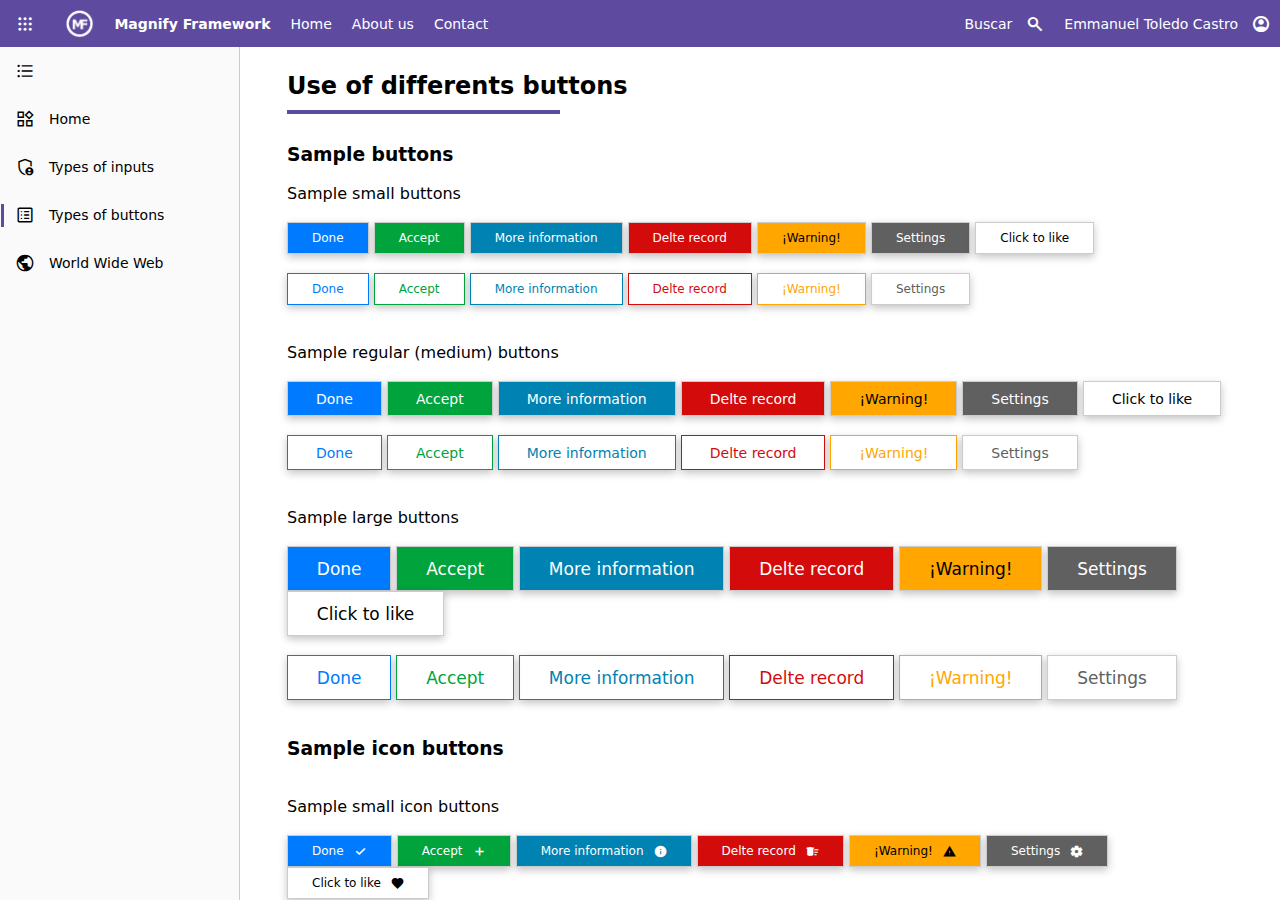
==== pages/buttons.html @ 5e42d899 "Initial commit with first version of framework" ====
<!DOCTYPE html>
<html lang="es">

<head>
    <meta charset="UTF-8">
    <meta http-equiv="X-UA-Compatible" content="IE=edge">
    <meta name="viewport" content="width=device-width, initial-scale=1.0">
    <link rel="stylesheet" href=".././css/main.css" />
    <link rel="stylesheet" href=".././css/header-menu.css" />
    <link rel="stylesheet" href=".././css/navbar-menu.css" />
    <link rel="stylesheet" href=".././css/layout.css" />
    <link rel="stylesheet" href=".././css/form.css" />
    <link rel="stylesheet" href=".././css/button.css" />
    <link rel="stylesheet" href=".././css/table.css" />
    <!-- <link rel="stylesheet" href="https://fonts.googleapis.com/icon?family=Material+Icons"> -->
    <!-- <link rel="stylesheet" href="https://fonts.googleapis.com/css2?family=Material+Symbols+Outlined:opsz,wght,FILL,GRAD@20..48,100..700,0..1,-50..200" /> -->
    <link rel="stylesheet" href=".././lib/google-symbols/main.css" />
    <script src=".././utils/jquery/main.js"></script>
    <script src=".././js/variables.js"></script>
    <script src=".././js/main.js"></script>
    <script src=".././js/navbar-menu.js"></script>
    <script src=".././js/header-menu.js"></script>
    <title>Design maker</title>
</head>

<body>
    <div class="root">
        <div class="header-menu-container">
            <div class="menu-item-container apps-icon-container">
                <div class="header-icon-item-container flex align-justify-content-center">
                    <span class="icon-item material-symbols-outlined">
                        apps
                    </span>
                </div>
            </div>
            <div class="menu-item-container">
                <div class="menu-item">
                    <div class="menu-logo-container">
                        <img class="logo" alt="Image not found" src=".././utils/img/magnify-framework.png" />
                    </div>
                    <span class="separator-sm"></span>
                    <p><strong>Magnify Framework</strong></p>
                </div>
            </div>
            <div class="header-menu">
                <div id="principal-header-collapse" class="header-collapse hidden-scroll">
                    <div class="menu left">
                        <div class="menu-item-container">
                            <div class="menu-item darken-hover">
                                <a href="#">Home</a>
                            </div>
                        </div>
                        <div class="menu-item-container">
                            <div class="menu-item darken-hover">
                                <a href="#">About us</a>
                            </div>
                        </div>
                        <div class="menu-item-container">
                            <div class="menu-item darken-hover">
                                <a href="#">Contact</a>
                            </div>
                        </div>
                    </div>
                    <div class="menu right">
                        <div class="menu-item-container">
                            <div class="menu-item">
                                <p>Buscar</p>
                                <span class="icon-item right material-symbols-outlined" style="font-variation-settings: 'FILL' 0, 'wght' 700, 'GRAD' 0, 'opsz' 40">
                                    search
                                </span>
                            </div>
                        </div>
                        <div class="menu-item-container">
                            <div class="menu-item">
                                <p>Emmanuel Toledo Castro</p>
                                <span class="icon-item right material-symbols-outlined"
                                    style="font-variation-settings: 'FILL' 1, 'wght' 700, 'GRAD' 0, 'opsz' 40">
                                    account_circle
                                </span>
                            </div>
                        </div>
                    </div>
                </div>
            </div>
            <div class="header-collapse-toggler" to="principal-header-collapse">
                <span class="icon-item material-symbols-outlined">
                    menu
                </span>
            </div>
        </div>

        
        <div class="main">
            <div id="left-navbar-container" class="side-navbar-container">
                <div class="main-content-container light-scroll">
                    <div class="navbar-item-container">
                        <div class="navbar-item" action="collapse-navbar" to="left-navbar-container">
                            <span class="icon-item material-symbols-outlined">
                                format_list_bulleted
                            </span>
                        </div>
                    </div>
                    <div class="navbar-item-container inline-indicator darken-hover">
                        <span class="navbar-item-indicator"></span>
                        <div class="navbar-item" action="hyperlink-navbar">
                            <span class="icon-item material-symbols-outlined">
                                widgets
                            </span>
                            <a href="./../index.html" class="navbar-item-link">
                                Home
                            </a>
                        </div>
                    </div>
                    <div class="navbar-item-container inline-indicator">
                        <span class="navbar-item-indicator"></span>
                        <div class="navbar-item" action="hyperlink-navbar">
                            <span class="icon-item material-symbols-outlined">
                                admin_panel_settings
                            </span>
                            <a href="./inputs.html" class="navbar-item-link">
                                Types of inputs
                            </a>
                        </div>
                    </div>
                    <div class="navbar-item-container inline-indicator darken-hover active">
                        <span class="navbar-item-indicator"></span>
                        <div class="navbar-item" action="hyperlink-navbar">
                            <span class="icon-item material-symbols-outlined">
                                list_alt
                            </span>
                            <a href="./buttons.html" class="navbar-item-link">
                                Types of buttons
                            </a>
                        </div>
                    </div>
                    <div class="navbar-item-container inline-indicator darken-hover">
                        <span class="navbar-item-indicator"></span>
                        <div class="navbar-item" action="hyperlink-navbar">
                            <span class="icon-item material-symbols-outlined">
                                public
                            </span>
                            <a href="#" class="navbar-item-link">
                                World Wide Web
                            </a>
                        </div>
                    </div>
                </div>
            </div>
            <div class="main-content-container light-scroll">
                <main class="main-container">
                    <div class="container">
                        <div class="title-container">
                            <div class="title-item">
                                <h2>Use of differents buttons</h2>
                                <div class="title-bottom-line-indicator"></div>
                            </div>
                        </div>
                        <h3>Sample buttons</h3>
                        <br />
                        <p>Sample small buttons</p>
                        <br />
                        <div>
                            <div class="control-button-container">
                                <button class="control-button button-primary button-sm">
                                    Done
                                </button>
                            </div>
                            <div class="control-button-container">
                                <button class="control-button button-success button-sm">
                                    Accept
                                </button>
                            </div>
                            <div class="control-button-container">
                                <button class="control-button button-info button-sm">
                                    More information
                                </button>
                            </div>
                            <div class="control-button-container">
                                <button class="control-button button-danger button-sm">
                                    Delte record
                                </button>
                            </div>
                            <div class="control-button-container">
                                <button class="control-button button-warning button-sm">
                                    ¡Warning!
                                </button>
                            </div>
                            <div class="control-button-container">
                                <button class="control-button button-secondary button-sm">
                                    Settings
                                </button>
                            </div>
                            <div class="control-button-container">
                                <button class="control-button button-sm">
                                    Click to like
                                </button>
                            </div>
                        </div>
                        <br />
                        <div>
                            <div class="control-button-container">
                                <button class="control-button button-primary-outline button-sm">
                                    Done
                                </button>
                            </div>
                            <div class="control-button-container">
                                <button class="control-button button-success-outline button-sm">
                                    Accept
                                </button>
                            </div>
                            <div class="control-button-container">
                                <button class="control-button button-info-outline button-sm">
                                    More information
                                </button>
                            </div>
                            <div class="control-button-container">
                                <button class="control-button button-danger-outline button-sm">
                                    Delte record
                                </button>
                            </div>
                            <div class="control-button-container">
                                <button class="control-button button-warning-outline button-sm">
                                    ¡Warning!
                                </button>
                            </div>
                            <div class="control-button-container">
                                <button class="control-button button-secondary-outline button-sm">
                                    Settings
                                </button>
                            </div>
                        </div>
                        <br />
                        <br />
                        <p>Sample regular (medium) buttons</p>
                        <br />
                        <div>
                            <div class="control-button-container">
                                <button class="control-button button-primary">
                                    Done
                                </button>
                            </div>
                            <div class="control-button-container">
                                <button class="control-button button-success">
                                    Accept
                                </button>
                            </div>
                            <div class="control-button-container">
                                <button class="control-button button-info">
                                    More information
                                </button>
                            </div>
                            <div class="control-button-container">
                                <button class="control-button button-danger">
                                    Delte record
                                </button>
                            </div>
                            <div class="control-button-container">
                                <button class="control-button button-warning">
                                    ¡Warning!
                                </button>
                            </div>
                            <div class="control-button-container">
                                <button class="control-button button-secondary">
                                    Settings
                                </button>
                            </div>
                            <div class="control-button-container">
                                <button class="control-button">
                                    Click to like
                                </button>
                            </div>
                        </div>
                        <br />
                        <div>
                            <div class="control-button-container">
                                <button class="control-button button-primary-outline">
                                    Done
                                </button>
                            </div>
                            <div class="control-button-container">
                                <button class="control-button button-success-outline">
                                    Accept
                                </button>
                            </div>
                            <div class="control-button-container">
                                <button class="control-button button-info-outline">
                                    More information
                                </button>
                            </div>
                            <div class="control-button-container">
                                <button class="control-button button-danger-outline">
                                    Delte record
                                </button>
                            </div>
                            <div class="control-button-container">
                                <button class="control-button button-warning-outline">
                                    ¡Warning!
                                </button>
                            </div>
                            <div class="control-button-container">
                                <button class="control-button button-secondary-outline">
                                    Settings
                                </button>
                            </div>
                        </div>
                        <br />
                        <br />
                        <p>Sample large buttons</p>
                        <br />
                        <div>
                            <div class="control-button-container">
                                <button class="control-button button-primary button-lg">
                                    Done
                                </button>
                            </div>
                            <div class="control-button-container">
                                <button class="control-button button-success button-lg">
                                    Accept
                                </button>
                            </div>
                            <div class="control-button-container">
                                <button class="control-button button-info button-lg">
                                    More information
                                </button>
                            </div>
                            <div class="control-button-container">
                                <button class="control-button button-danger button-lg">
                                    Delte record
                                </button>
                            </div>
                            <div class="control-button-container">
                                <button class="control-button button-warning button-lg">
                                    ¡Warning!
                                </button>
                            </div>
                            <div class="control-button-container">
                                <button class="control-button button-secondary button-lg">
                                    Settings
                                </button>
                            </div>
                            <div class="control-button-container">
                                <button class="control-button button-lg">
                                    Click to like
                                </button>
                            </div>
                        </div>
                        <br />
                        <div>
                            <div class="control-button-container">
                                <button class="control-button button-primary-outline button-lg">
                                    Done
                                </button>
                            </div>
                            <div class="control-button-container">
                                <button class="control-button button-success-outline button-lg">
                                    Accept
                                </button>
                            </div>
                            <div class="control-button-container">
                                <button class="control-button button-info-outline button-lg">
                                    More information
                                </button>
                            </div>
                            <div class="control-button-container">
                                <button class="control-button button-danger-outline button-lg">
                                    Delte record
                                </button>
                            </div>
                            <div class="control-button-container">
                                <button class="control-button button-warning-outline button-lg">
                                    ¡Warning!
                                </button>
                            </div>
                            <div class="control-button-container">
                                <button class="control-button button-secondary-outline button-lg">
                                    Settings
                                </button>
                            </div>
                        </div>
                        <br />
                        <br />
                        <h3>Sample icon buttons</h3>
                        <br />
                        <br />
                        <p>Sample small icon buttons</p>
                        <br />
                        <div>
                            <!-- Right icons -->
                            <div>
                                <div class="control-button-container">
                                    <button class="control-button button-primary button-sm">
                                        Done
                                        <span class="icon-item left material-symbols-outlined"
                                            style="font-variation-settings: 'FILL' 1, 'wght' 700, 'GRAD' 0, 'opsz' 40">
                                            done
                                        </span>
                                    </button>
                                </div>
                                <div class="control-button-container">
                                    <button class="control-button button-success button-sm">
                                        Accept
                                        <span class="icon-item left material-symbols-outlined"
                                            style="font-variation-settings: 'FILL' 1, 'wght' 700, 'GRAD' 0, 'opsz' 40">
                                            add
                                        </span>
                                    </button>
                                </div>
                                <div class="control-button-container">
                                    <button class="control-button button-info button-sm">
                                        More information
                                        <span class="icon-item left material-symbols-outlined"
                                            style="font-variation-settings: 'FILL' 1, 'wght' 700, 'GRAD' 0, 'opsz' 40">
                                            info
                                        </span>
                                    </button>
                                </div>
                                <div class="control-button-container">
                                    <button class="control-button button-danger button-sm">
                                        Delte record
                                        <span class="icon-item left material-symbols-outlined"
                                            style="font-variation-settings: 'FILL' 1, 'wght' 700, 'GRAD' 0, 'opsz' 40">
                                            delete_sweep
                                        </span>
                                    </button>
                                </div>
                                <div class="control-button-container">
                                    <button class="control-button button-warning button-sm">
                                        ¡Warning!
                                        <span class="icon-item left material-symbols-outlined"
                                            style="font-variation-settings: 'FILL' 1, 'wght' 700, 'GRAD' 0, 'opsz' 40">
                                            warning
                                        </span>
                                    </button>
                                </div>
                                <div class="control-button-container">
                                    <button class="control-button button-secondary button-sm">
                                        Settings
                                        <span class="icon-item left material-symbols-outlined"
                                            style="font-variation-settings: 'FILL' 1, 'wght' 700, 'GRAD' 0, 'opsz' 40">
                                            settings
                                        </span>
                                    </button>
                                </div>
                                <div class="control-button-container">
                                    <button class="control-button button-sm">
                                        Click to like
                                        <span class="icon-item left material-symbols-outlined"
                                            style="font-variation-settings: 'FILL' 1, 'wght' 700, 'GRAD' 0, 'opsz' 40">
                                            favorite
                                        </span>
                                    </button>
                                </div>
                            </div>
                            <br /> <!-- Left icons -->
                            <div>
                                <div class="control-button-container">
                                    <button class="control-button button-primary button-sm">
                                        <span class="icon-item right material-symbols-outlined"
                                            style="font-variation-settings: 'FILL' 1, 'wght' 700, 'GRAD' 0, 'opsz' 40">
                                            done
                                        </span>
                                        Done
                                    </button>
                                </div>
                                <div class="control-button-container">
                                    <button class="control-button button-success button-sm">
                                        <span class="icon-item right material-symbols-outlined"
                                            style="font-variation-settings: 'FILL' 1, 'wght' 700, 'GRAD' 0, 'opsz' 40">
                                            add
                                        </span>
                                        Accept
                                    </button>
                                </div>
                                <div class="control-button-container">
                                    <button class="control-button button-info button-sm">
                                        <span class="icon-item right material-symbols-outlined"
                                            style="font-variation-settings: 'FILL' 1, 'wght' 700, 'GRAD' 0, 'opsz' 40">
                                            info
                                        </span>
                                        More information
                                    </button>
                                </div>
                                <div class="control-button-container">
                                    <button class="control-button button-danger button-sm">
                                        <span class="icon-item right material-symbols-outlined"
                                            style="font-variation-settings: 'FILL' 1, 'wght' 700, 'GRAD' 0, 'opsz' 40">
                                            delete_sweep
                                        </span>
                                        Delte record
                                    </button>
                                </div>
                                <div class="control-button-container">
                                    <button class="control-button button-warning button-sm">
                                        <span class="icon-item right material-symbols-outlined"
                                            style="font-variation-settings: 'FILL' 1, 'wght' 700, 'GRAD' 0, 'opsz' 40">
                                            warning
                                        </span>
                                        ¡Warning!
                                    </button>
                                </div>
                                <div class="control-button-container">
                                    <button class="control-button button-secondary button-sm">
                                        <span class="icon-item right material-symbols-outlined"
                                            style="font-variation-settings: 'FILL' 1, 'wght' 700, 'GRAD' 0, 'opsz' 40">
                                            settings
                                        </span>
                                        Settings
                                    </button>
                                </div>
                                <div class="control-button-container">
                                    <button class="control-button button-sm">
                                        <span class="icon-item right material-symbols-outlined"
                                            style="font-variation-settings: 'FILL' 1, 'wght' 700, 'GRAD' 0, 'opsz' 40">
                                            favorite
                                        </span>
                                        Click to like
                                    </button>
                                </div>
                            </div>
                        </div>
                        <br />
                        <div>
                            <!-- Right icons -->
                            <div>
                                <div class="control-button-container">
                                    <button class="control-button button-primary-outline button-sm">
                                        Done
                                        <span class="icon-item left material-symbols-outlined"
                                            style="font-variation-settings: 'FILL' 1, 'wght' 700, 'GRAD' 0, 'opsz' 40">
                                            done
                                        </span>
                                    </button>
                                </div>
                                <div class="control-button-container">
                                    <button class="control-button button-success-outline button-sm">
                                        Accept
                                        <span class="icon-item left material-symbols-outlined"
                                            style="font-variation-settings: 'FILL' 1, 'wght' 700, 'GRAD' 0, 'opsz' 40">
                                            add
                                        </span>
                                    </button>
                                </div>
                                <div class="control-button-container">
                                    <button class="control-button button-info-outline button-sm">
                                        More information
                                        <span class="icon-item left material-symbols-outlined"
                                            style="font-variation-settings: 'FILL' 1, 'wght' 700, 'GRAD' 0, 'opsz' 40">
                                            info
                                        </span>
                                    </button>
                                </div>
                                <div class="control-button-container">
                                    <button class="control-button button-danger-outline button-sm">
                                        Delte record
                                        <span class="icon-item left material-symbols-outlined"
                                            style="font-variation-settings: 'FILL' 1, 'wght' 700, 'GRAD' 0, 'opsz' 40">
                                            delete_sweep
                                        </span>
                                    </button>
                                </div>
                                <div class="control-button-container">
                                    <button class="control-button button-warning-outline button-sm">
                                        ¡Warning!
                                        <span class="icon-item left material-symbols-outlined"
                                            style="font-variation-settings: 'FILL' 1, 'wght' 700, 'GRAD' 0, 'opsz' 40">
                                            warning
                                        </span>
                                    </button>
                                </div>
                                <div class="control-button-container">
                                    <button class="control-button button-secondary-outline button-sm">
                                        Settings
                                        <span class="icon-item left material-symbols-outlined"
                                            style="font-variation-settings: 'FILL' 1, 'wght' 700, 'GRAD' 0, 'opsz' 40">
                                            settings
                                        </span>
                                    </button>
                                </div>
                            </div>
                            <br /> <!-- Left icons -->
                            <div>
                                <div class="control-button-container">
                                    <button class="control-button button-primary-outline button-sm">
                                        <span class="icon-item right material-symbols-outlined"
                                            style="font-variation-settings: 'FILL' 1, 'wght' 700, 'GRAD' 0, 'opsz' 40">
                                            done
                                        </span>
                                        Done
                                    </button>
                                </div>
                                <div class="control-button-container">
                                    <button class="control-button button-success-outline button-sm">
                                        <span class="icon-item right material-symbols-outlined"
                                            style="font-variation-settings: 'FILL' 1, 'wght' 700, 'GRAD' 0, 'opsz' 40">
                                            add
                                        </span>
                                        Accept
                                    </button>
                                </div>
                                <div class="control-button-container">
                                    <button class="control-button button-info-outline button-sm">
                                        <span class="icon-item right material-symbols-outlined"
                                            style="font-variation-settings: 'FILL' 1, 'wght' 700, 'GRAD' 0, 'opsz' 40">
                                            info
                                        </span>
                                        More information
                                    </button>
                                </div>
                                <div class="control-button-container">
                                    <button class="control-button button-danger-outline button-sm">
                                        <span class="icon-item right material-symbols-outlined"
                                            style="font-variation-settings: 'FILL' 1, 'wght' 700, 'GRAD' 0, 'opsz' 40">
                                            delete_sweep
                                        </span>
                                        Delte record
                                    </button>
                                </div>
                                <div class="control-button-container">
                                    <button class="control-button button-warning-outline button-sm">
                                        <span class="icon-item right material-symbols-outlined"
                                            style="font-variation-settings: 'FILL' 1, 'wght' 700, 'GRAD' 0, 'opsz' 40">
                                            warning
                                        </span>
                                        ¡Warning!
                                    </button>
                                </div>
                                <div class="control-button-container">
                                    <button class="control-button button-secondary-outline button-sm">
                                        <span class="icon-item right material-symbols-outlined"
                                            style="font-variation-settings: 'FILL' 1, 'wght' 700, 'GRAD' 0, 'opsz' 40">
                                            settings
                                        </span>
                                        Settings
                                    </button>
                                </div>
                            </div>
                        </div>
                        <br />
                        <br />
                        <p>Sample regular (medium) buttons</p>
                        <br />
                        <div>
                            <!-- Right icons -->
                            <div>
                                <div class="control-button-container">
                                    <button class="control-button button-primary">
                                        Done
                                        <span class="icon-item left material-symbols-outlined"
                                            style="font-variation-settings: 'FILL' 1, 'wght' 700, 'GRAD' 0, 'opsz' 40">
                                            done
                                        </span>
                                    </button>
                                </div>
                                <div class="control-button-container">
                                    <button class="control-button button-success">
                                        Accept
                                        <span class="icon-item left material-symbols-outlined"
                                            style="font-variation-settings: 'FILL' 1, 'wght' 700, 'GRAD' 0, 'opsz' 40">
                                            add
                                        </span>
                                    </button>
                                </div>
                                <div class="control-button-container">
                                    <button class="control-button button-info">
                                        More information
                                        <span class="icon-item left material-symbols-outlined"
                                            style="font-variation-settings: 'FILL' 1, 'wght' 700, 'GRAD' 0, 'opsz' 40">
                                            info
                                        </span>
                                    </button>
                                </div>
                                <div class="control-button-container">
                                    <button class="control-button button-danger">
                                        Delte record
                                        <span class="icon-item left material-symbols-outlined"
                                            style="font-variation-settings: 'FILL' 1, 'wght' 700, 'GRAD' 0, 'opsz' 40">
                                            delete_sweep
                                        </span>
                                    </button>
                                </div>
                                <div class="control-button-container">
                                    <button class="control-button button-warning">
                                        ¡Warning!
                                        <span class="icon-item left material-symbols-outlined"
                                            style="font-variation-settings: 'FILL' 1, 'wght' 700, 'GRAD' 0, 'opsz' 40">
                                            warning
                                        </span>
                                    </button>
                                </div>
                                <div class="control-button-container">
                                    <button class="control-button button-secondary">
                                        Settings
                                        <span class="icon-item left material-symbols-outlined"
                                            style="font-variation-settings: 'FILL' 1, 'wght' 700, 'GRAD' 0, 'opsz' 40">
                                            settings
                                        </span>
                                    </button>
                                </div>
                                <div class="control-button-container">
                                    <button class="control-button">
                                        Click to like
                                        <span class="icon-item left material-symbols-outlined"
                                            style="font-variation-settings: 'FILL' 1, 'wght' 700, 'GRAD' 0, 'opsz' 40">
                                            favorite
                                        </span>
                                    </button>
                                </div>
                            </div>
                            <br /> <!-- Left icons -->
                            <div>
                                <div class="control-button-container">
                                    <button class="control-button button-primary">
                                        <span class="icon-item right material-symbols-outlined"
                                            style="font-variation-settings: 'FILL' 1, 'wght' 700, 'GRAD' 0, 'opsz' 40">
                                            done
                                        </span>
                                        Done
                                    </button>
                                </div>
                                <div class="control-button-container">
                                    <button class="control-button button-success">
                                        <span class="icon-item right material-symbols-outlined"
                                            style="font-variation-settings: 'FILL' 1, 'wght' 700, 'GRAD' 0, 'opsz' 40">
                                            add
                                        </span>
                                        Accept
                                    </button>
                                </div>
                                <div class="control-button-container">
                                    <button class="control-button button-info">
                                        <span class="icon-item right material-symbols-outlined"
                                            style="font-variation-settings: 'FILL' 1, 'wght' 700, 'GRAD' 0, 'opsz' 40">
                                            info
                                        </span>
                                        More information
                                    </button>
                                </div>
                                <div class="control-button-container">
                                    <button class="control-button button-danger">
                                        <span class="icon-item right material-symbols-outlined"
                                            style="font-variation-settings: 'FILL' 1, 'wght' 700, 'GRAD' 0, 'opsz' 40">
                                            delete_sweep
                                        </span>
                                        Delte record
                                    </button>
                                </div>
                                <div class="control-button-container">
                                    <button class="control-button button-warning">
                                        <span class="icon-item right material-symbols-outlined"
                                            style="font-variation-settings: 'FILL' 1, 'wght' 700, 'GRAD' 0, 'opsz' 40">
                                            warning
                                        </span>
                                        ¡Warning!
                                    </button>
                                </div>
                                <div class="control-button-container">
                                    <button class="control-button button-secondary">
                                        <span class="icon-item right material-symbols-outlined"
                                            style="font-variation-settings: 'FILL' 1, 'wght' 700, 'GRAD' 0, 'opsz' 40">
                                            settings
                                        </span>
                                        Settings
                                    </button>
                                </div>
                                <div class="control-button-container">
                                    <button class="control-button">
                                        <span class="icon-item right material-symbols-outlined"
                                            style="font-variation-settings: 'FILL' 1, 'wght' 700, 'GRAD' 0, 'opsz' 40">
                                            favorite
                                        </span>
                                        Click to like
                                    </button>
                                </div>
                            </div>
                        </div>
                        <br />
                        <div>
                            <!-- Right icons -->
                            <div>
                                <div class="control-button-container">
                                    <button class="control-button button-primary-outline">
                                        Done
                                        <span class="icon-item left material-symbols-outlined"
                                            style="font-variation-settings: 'FILL' 1, 'wght' 700, 'GRAD' 0, 'opsz' 40">
                                            done
                                        </span>
                                    </button>
                                </div>
                                <div class="control-button-container">
                                    <button class="control-button button-success-outline">
                                        Accept
                                        <span class="icon-item left material-symbols-outlined"
                                            style="font-variation-settings: 'FILL' 1, 'wght' 700, 'GRAD' 0, 'opsz' 40">
                                            add
                                        </span>
                                    </button>
                                </div>
                                <div class="control-button-container">
                                    <button class="control-button button-info-outline">
                                        More information
                                        <span class="icon-item left material-symbols-outlined"
                                            style="font-variation-settings: 'FILL' 1, 'wght' 700, 'GRAD' 0, 'opsz' 40">
                                            info
                                        </span>
                                    </button>
                                </div>
                                <div class="control-button-container">
                                    <button class="control-button button-danger-outline">
                                        Delte record
                                        <span class="icon-item left material-symbols-outlined"
                                            style="font-variation-settings: 'FILL' 1, 'wght' 700, 'GRAD' 0, 'opsz' 40">
                                            delete_sweep
                                        </span>
                                    </button>
                                </div>
                                <div class="control-button-container">
                                    <button class="control-button button-warning-outline">
                                        ¡Warning!
                                        <span class="icon-item left material-symbols-outlined"
                                            style="font-variation-settings: 'FILL' 1, 'wght' 700, 'GRAD' 0, 'opsz' 40">
                                            warning
                                        </span>
                                    </button>
                                </div>
                                <div class="control-button-container">
                                    <button class="control-button button-secondary-outline">
                                        Settings
                                        <span class="icon-item left material-symbols-outlined"
                                            style="font-variation-settings: 'FILL' 1, 'wght' 700, 'GRAD' 0, 'opsz' 40">
                                            settings
                                        </span>
                                    </button>
                                </div>
                            </div>
                            <br /> <!-- Left icons -->
                            <div>
                                <div class="control-button-container">
                                    <button class="control-button button-primary-outline">
                                        <span class="icon-item right material-symbols-outlined"
                                            style="font-variation-settings: 'FILL' 1, 'wght' 700, 'GRAD' 0, 'opsz' 40">
                                            done
                                        </span>
                                        Done
                                    </button>
                                </div>
                                <div class="control-button-container">
                                    <button class="control-button button-success-outline">
                                        <span class="icon-item right material-symbols-outlined"
                                            style="font-variation-settings: 'FILL' 1, 'wght' 700, 'GRAD' 0, 'opsz' 40">
                                            add
                                        </span>
                                        Accept
                                    </button>
                                </div>
                                <div class="control-button-container">
                                    <button class="control-button button-info-outline">
                                        <span class="icon-item right material-symbols-outlined"
                                            style="font-variation-settings: 'FILL' 1, 'wght' 700, 'GRAD' 0, 'opsz' 40">
                                            info
                                        </span>
                                        More information
                                    </button>
                                </div>
                                <div class="control-button-container">
                                    <button class="control-button button-danger-outline">
                                        <span class="icon-item right material-symbols-outlined"
                                            style="font-variation-settings: 'FILL' 1, 'wght' 700, 'GRAD' 0, 'opsz' 40">
                                            delete_sweep
                                        </span>
                                        Delte record
                                    </button>
                                </div>
                                <div class="control-button-container">
                                    <button class="control-button button-warning-outline">
                                        <span class="icon-item right material-symbols-outlined"
                                            style="font-variation-settings: 'FILL' 1, 'wght' 700, 'GRAD' 0, 'opsz' 40">
                                            warning
                                        </span>
                                        ¡Warning!
                                    </button>
                                </div>
                                <div class="control-button-container">
                                    <button class="control-button button-secondary-outline">
                                        <span class="icon-item right material-symbols-outlined"
                                            style="font-variation-settings: 'FILL' 1, 'wght' 700, 'GRAD' 0, 'opsz' 40">
                                            settings
                                        </span>
                                        Settings
                                    </button>
                                </div>
                            </div>
                        </div>
                        <br />
                        <br />
                        <p>Sample large buttons</p>
                        <br />
                        <div>
                            <!-- Right icons -->
                            <div>
                                <div class="control-button-container">
                                    <button class="control-button button-primary button-lg">
                                        Done
                                        <span class="icon-item left material-symbols-outlined"
                                            style="font-variation-settings: 'FILL' 1, 'wght' 700, 'GRAD' 0, 'opsz' 40">
                                            done
                                        </span>
                                    </button>
                                </div>
                                <div class="control-button-container">
                                    <button class="control-button button-success button-lg">
                                        Accept
                                        <span class="icon-item left material-symbols-outlined"
                                            style="font-variation-settings: 'FILL' 1, 'wght' 700, 'GRAD' 0, 'opsz' 40">
                                            add
                                        </span>
                                    </button>
                                </div>
                                <div class="control-button-container">
                                    <button class="control-button button-info button-lg">
                                        More information
                                        <span class="icon-item left material-symbols-outlined"
                                            style="font-variation-settings: 'FILL' 1, 'wght' 700, 'GRAD' 0, 'opsz' 40">
                                            info
                                        </span>
                                    </button>
                                </div>
                                <div class="control-button-container">
                                    <button class="control-button button-danger button-lg">
                                        Delte record
                                        <span class="icon-item left material-symbols-outlined"
                                            style="font-variation-settings: 'FILL' 1, 'wght' 700, 'GRAD' 0, 'opsz' 40">
                                            delete_sweep
                                        </span>
                                    </button>
                                </div>
                                <div class="control-button-container">
                                    <button class="control-button button-warning button-lg">
                                        ¡Warning!
                                        <span class="icon-item left material-symbols-outlined"
                                            style="font-variation-settings: 'FILL' 1, 'wght' 700, 'GRAD' 0, 'opsz' 40">
                                            warning
                                        </span>
                                    </button>
                                </div>
                                <div class="control-button-container">
                                    <button class="control-button button-secondary button-lg">
                                        Settings
                                        <span class="icon-item left material-symbols-outlined"
                                            style="font-variation-settings: 'FILL' 1, 'wght' 700, 'GRAD' 0, 'opsz' 40">
                                            settings
                                        </span>
                                    </button>
                                </div>
                                <div class="control-button-container">
                                    <button class="control-button button-lg">
                                        Click to like
                                        <span class="icon-item left material-symbols-outlined"
                                            style="font-variation-settings: 'FILL' 1, 'wght' 700, 'GRAD' 0, 'opsz' 40">
                                            favorite
                                        </span>
                                    </button>
                                </div>
                            </div>
                            <br /> <!-- Left icons -->
                            <div>
                                <div class="control-button-container">
                                    <button class="control-button button-primary button-lg">
                                        <span class="icon-item right material-symbols-outlined"
                                            style="font-variation-settings: 'FILL' 1, 'wght' 700, 'GRAD' 0, 'opsz' 40">
                                            done
                                        </span>
                                        Done
                                    </button>
                                </div>
                                <div class="control-button-container">
                                    <button class="control-button button-success button-lg">
                                        <span class="icon-item right material-symbols-outlined"
                                            style="font-variation-settings: 'FILL' 1, 'wght' 700, 'GRAD' 0, 'opsz' 40">
                                            add
                                        </span>
                                        Accept
                                    </button>
                                </div>
                                <div class="control-button-container">
                                    <button class="control-button button-info button-lg">
                                        <span class="icon-item right material-symbols-outlined"
                                            style="font-variation-settings: 'FILL' 1, 'wght' 700, 'GRAD' 0, 'opsz' 40">
                                            info
                                        </span>
                                        More information
                                    </button>
                                </div>
                                <div class="control-button-container">
                                    <button class="control-button button-danger button-lg">
                                        <span class="icon-item right material-symbols-outlined"
                                            style="font-variation-settings: 'FILL' 1, 'wght' 700, 'GRAD' 0, 'opsz' 40">
                                            delete_sweep
                                        </span>
                                        Delte record
                                    </button>
                                </div>
                                <div class="control-button-container">
                                    <button class="control-button button-warning button-lg">
                                        <span class="icon-item right material-symbols-outlined"
                                            style="font-variation-settings: 'FILL' 1, 'wght' 700, 'GRAD' 0, 'opsz' 40">
                                            warning
                                        </span>
                                        ¡Warning!
                                    </button>
                                </div>
                                <div class="control-button-container">
                                    <button class="control-button button-secondary button-lg">
                                        <span class="icon-item right material-symbols-outlined"
                                            style="font-variation-settings: 'FILL' 1, 'wght' 700, 'GRAD' 0, 'opsz' 40">
                                            settings
                                        </span>
                                        Settings
                                    </button>
                                </div>
                                <div class="control-button-container">
                                    <button class="control-button button-lg">
                                        <span class="icon-item right material-symbols-outlined"
                                            style="font-variation-settings: 'FILL' 1, 'wght' 700, 'GRAD' 0, 'opsz' 40">
                                            favorite
                                        </span>
                                        Click to like
                                    </button>
                                </div>
                            </div>
                        </div>
                        <br />
                        <div>
                            <!-- Right icons -->
                            <div>
                                <div class="control-button-container">
                                    <button class="control-button button-primary-outline button-lg">
                                        Done
                                        <span class="icon-item left material-symbols-outlined"
                                            style="font-variation-settings: 'FILL' 1, 'wght' 700, 'GRAD' 0, 'opsz' 40">
                                            done
                                        </span>
                                    </button>
                                </div>
                                <div class="control-button-container">
                                    <button class="control-button button-success-outline button-lg">
                                        Accept
                                        <span class="icon-item left material-symbols-outlined"
                                            style="font-variation-settings: 'FILL' 1, 'wght' 700, 'GRAD' 0, 'opsz' 40">
                                            add
                                        </span>
                                    </button>
                                </div>
                                <div class="control-button-container">
                                    <button class="control-button button-info-outline button-lg">
                                        More information
                                        <span class="icon-item left material-symbols-outlined"
                                            style="font-variation-settings: 'FILL' 1, 'wght' 700, 'GRAD' 0, 'opsz' 40">
                                            info
                                        </span>
                                    </button>
                                </div>
                                <div class="control-button-container">
                                    <button class="control-button button-danger-outline button-lg">
                                        Delte record
                                        <span class="icon-item left material-symbols-outlined"
                                            style="font-variation-settings: 'FILL' 1, 'wght' 700, 'GRAD' 0, 'opsz' 40">
                                            delete_sweep
                                        </span>
                                    </button>
                                </div>
                                <div class="control-button-container">
                                    <button class="control-button button-warning-outline button-lg">
                                        ¡Warning!
                                        <span class="icon-item left material-symbols-outlined"
                                            style="font-variation-settings: 'FILL' 1, 'wght' 700, 'GRAD' 0, 'opsz' 40">
                                            warning
                                        </span>
                                    </button>
                                </div>
                                <div class="control-button-container">
                                    <button class="control-button button-secondary-outline button-lg">
                                        Settings
                                        <span class="icon-item left material-symbols-outlined"
                                            style="font-variation-settings: 'FILL' 1, 'wght' 700, 'GRAD' 0, 'opsz' 40">
                                            settings
                                        </span>
                                    </button>
                                </div>
                            </div>
                            <br /> <!-- Left icons -->
                            <div>
                                <div class="control-button-container">
                                    <button class="control-button button-primary-outline button-lg">
                                        <span class="icon-item right material-symbols-outlined"
                                            style="font-variation-settings: 'FILL' 1, 'wght' 700, 'GRAD' 0, 'opsz' 40">
                                            done
                                        </span>
                                        Done
                                    </button>
                                </div>
                                <div class="control-button-container">
                                    <button class="control-button button-success-outline button-lg">
                                        <span class="icon-item right material-symbols-outlined"
                                            style="font-variation-settings: 'FILL' 1, 'wght' 700, 'GRAD' 0, 'opsz' 40">
                                            add
                                        </span>
                                        Accept
                                    </button>
                                </div>
                                <div class="control-button-container">
                                    <button class="control-button button-info-outline button-lg">
                                        <span class="icon-item right material-symbols-outlined"
                                            style="font-variation-settings: 'FILL' 1, 'wght' 700, 'GRAD' 0, 'opsz' 40">
                                            info
                                        </span>
                                        More information
                                    </button>
                                </div>
                                <div class="control-button-container">
                                    <button class="control-button button-danger-outline button-lg">
                                        <span class="icon-item right material-symbols-outlined"
                                            style="font-variation-settings: 'FILL' 1, 'wght' 700, 'GRAD' 0, 'opsz' 40">
                                            delete_sweep
                                        </span>
                                        Delte record
                                    </button>
                                </div>
                                <div class="control-button-container">
                                    <button class="control-button button-warning-outline button-lg">
                                        <span class="icon-item right material-symbols-outlined"
                                            style="font-variation-settings: 'FILL' 1, 'wght' 700, 'GRAD' 0, 'opsz' 40">
                                            warning
                                        </span>
                                        ¡Warning!
                                    </button>
                                </div>
                                <div class="control-button-container">
                                    <button class="control-button button-secondary-outline button-lg">
                                        <span class="icon-item right material-symbols-outlined"
                                            style="font-variation-settings: 'FILL' 1, 'wght' 700, 'GRAD' 0, 'opsz' 40">
                                            settings
                                        </span>
                                        Settings
                                    </button>
                                </div>
                            </div>
                        </div>
                        <br />
                        <br />
                        <h3>Semi-rounded icon buttons</h3>
                        <br />
                        <br />
                        <p>Sample small icon buttons</p>
                        <br />
                        <div>
                            <!-- Right icons -->
                            <div>
                                <div class="control-button-container">
                                    <button class="control-button button-primary semi-rounded button-sm">
                                        Done
                                        <span class="icon-item left material-symbols-outlined"
                                            style="font-variation-settings: 'FILL' 1, 'wght' 700, 'GRAD' 0, 'opsz' 40">
                                            done
                                        </span>
                                    </button>
                                </div>
                                <div class="control-button-container">
                                    <button class="control-button button-success semi-rounded button-sm">
                                        Accept
                                        <span class="icon-item left material-symbols-outlined"
                                            style="font-variation-settings: 'FILL' 1, 'wght' 700, 'GRAD' 0, 'opsz' 40">
                                            add
                                        </span>
                                    </button>
                                </div>
                                <div class="control-button-container">
                                    <button class="control-button button-info semi-rounded button-sm">
                                        More information
                                        <span class="icon-item left material-symbols-outlined"
                                            style="font-variation-settings: 'FILL' 1, 'wght' 700, 'GRAD' 0, 'opsz' 40">
                                            info
                                        </span>
                                    </button>
                                </div>
                                <div class="control-button-container">
                                    <button class="control-button button-danger semi-rounded button-sm">
                                        Delte record
                                        <span class="icon-item left material-symbols-outlined"
                                            style="font-variation-settings: 'FILL' 1, 'wght' 700, 'GRAD' 0, 'opsz' 40">
                                            delete_sweep
                                        </span>
                                    </button>
                                </div>
                                <div class="control-button-container">
                                    <button class="control-button button-warning semi-rounded button-sm">
                                        ¡Warning!
                                        <span class="icon-item left material-symbols-outlined"
                                            style="font-variation-settings: 'FILL' 1, 'wght' 700, 'GRAD' 0, 'opsz' 40">
                                            warning
                                        </span>
                                    </button>
                                </div>
                                <div class="control-button-container">
                                    <button class="control-button button-secondary semi-rounded button-sm">
                                        Settings
                                        <span class="icon-item left material-symbols-outlined"
                                            style="font-variation-settings: 'FILL' 1, 'wght' 700, 'GRAD' 0, 'opsz' 40">
                                            settings
                                        </span>
                                    </button>
                                </div>
                                <div class="control-button-container">
                                    <button class="control-button semi-rounded button-sm">
                                        Click to like
                                        <span class="icon-item left material-symbols-outlined"
                                            style="font-variation-settings: 'FILL' 1, 'wght' 700, 'GRAD' 0, 'opsz' 40">
                                            favorite
                                        </span>
                                    </button>
                                </div>
                            </div>
                            <br /> <!-- Left icons -->
                            <div>
                                <div class="control-button-container">
                                    <button class="control-button button-primary semi-rounded button-sm">
                                        <span class="icon-item right material-symbols-outlined"
                                            style="font-variation-settings: 'FILL' 1, 'wght' 700, 'GRAD' 0, 'opsz' 40">
                                            done
                                        </span>
                                        Done
                                    </button>
                                </div>
                                <div class="control-button-container">
                                    <button class="control-button button-success semi-rounded button-sm">
                                        <span class="icon-item right material-symbols-outlined"
                                            style="font-variation-settings: 'FILL' 1, 'wght' 700, 'GRAD' 0, 'opsz' 40">
                                            add
                                        </span>
                                        Accept
                                    </button>
                                </div>
                                <div class="control-button-container">
                                    <button class="control-button button-info semi-rounded button-sm">
                                        <span class="icon-item right material-symbols-outlined"
                                            style="font-variation-settings: 'FILL' 1, 'wght' 700, 'GRAD' 0, 'opsz' 40">
                                            info
                                        </span>
                                        More information
                                    </button>
                                </div>
                                <div class="control-button-container">
                                    <button class="control-button button-danger semi-rounded button-sm">
                                        <span class="icon-item right material-symbols-outlined"
                                            style="font-variation-settings: 'FILL' 1, 'wght' 700, 'GRAD' 0, 'opsz' 40">
                                            delete_sweep
                                        </span>
                                        Delte record
                                    </button>
                                </div>
                                <div class="control-button-container">
                                    <button class="control-button button-warning semi-rounded button-sm">
                                        <span class="icon-item right material-symbols-outlined"
                                            style="font-variation-settings: 'FILL' 1, 'wght' 700, 'GRAD' 0, 'opsz' 40">
                                            warning
                                        </span>
                                        ¡Warning!
                                    </button>
                                </div>
                                <div class="control-button-container">
                                    <button class="control-button button-secondary semi-rounded button-sm">
                                        <span class="icon-item right material-symbols-outlined"
                                            style="font-variation-settings: 'FILL' 1, 'wght' 700, 'GRAD' 0, 'opsz' 40">
                                            settings
                                        </span>
                                        Settings
                                    </button>
                                </div>
                                <div class="control-button-container">
                                    <button class="control-button semi-rounded button-sm">
                                        <span class="icon-item right material-symbols-outlined"
                                            style="font-variation-settings: 'FILL' 1, 'wght' 700, 'GRAD' 0, 'opsz' 40">
                                            favorite
                                        </span>
                                        Click to like
                                    </button>
                                </div>
                            </div>
                        </div>
                        <br />
                        <div>
                            <!-- Right icons -->
                            <div>
                                <div class="control-button-container">
                                    <button class="control-button button-primary-outline semi-rounded button-sm">
                                        Done
                                        <span class="icon-item left material-symbols-outlined"
                                            style="font-variation-settings: 'FILL' 1, 'wght' 700, 'GRAD' 0, 'opsz' 40">
                                            done
                                        </span>
                                    </button>
                                </div>
                                <div class="control-button-container">
                                    <button class="control-button button-success-outline semi-rounded button-sm">
                                        Accept
                                        <span class="icon-item left material-symbols-outlined"
                                            style="font-variation-settings: 'FILL' 1, 'wght' 700, 'GRAD' 0, 'opsz' 40">
                                            add
                                        </span>
                                    </button>
                                </div>
                                <div class="control-button-container">
                                    <button class="control-button button-info-outline semi-rounded button-sm">
                                        More information
                                        <span class="icon-item left material-symbols-outlined"
                                            style="font-variation-settings: 'FILL' 1, 'wght' 700, 'GRAD' 0, 'opsz' 40">
                                            info
                                        </span>
                                    </button>
                                </div>
                                <div class="control-button-container">
                                    <button class="control-button button-danger-outline semi-rounded button-sm">
                                        Delte record
                                        <span class="icon-item left material-symbols-outlined"
                                            style="font-variation-settings: 'FILL' 1, 'wght' 700, 'GRAD' 0, 'opsz' 40">
                                            delete_sweep
                                        </span>
                                    </button>
                                </div>
                                <div class="control-button-container">
                                    <button class="control-button button-warning-outline semi-rounded button-sm">
                                        ¡Warning!
                                        <span class="icon-item left material-symbols-outlined"
                                            style="font-variation-settings: 'FILL' 1, 'wght' 700, 'GRAD' 0, 'opsz' 40">
                                            warning
                                        </span>
                                    </button>
                                </div>
                                <div class="control-button-container">
                                    <button class="control-button button-secondary-outline semi-rounded button-sm">
                                        Settings
                                        <span class="icon-item left material-symbols-outlined"
                                            style="font-variation-settings: 'FILL' 1, 'wght' 700, 'GRAD' 0, 'opsz' 40">
                                            settings
                                        </span>
                                    </button>
                                </div>
                            </div>
                            <br /> <!-- Left icons -->
                            <div>
                                <div class="control-button-container">
                                    <button class="control-button button-primary-outline semi-rounded button-sm">
                                        <span class="icon-item right material-symbols-outlined"
                                            style="font-variation-settings: 'FILL' 1, 'wght' 700, 'GRAD' 0, 'opsz' 40">
                                            done
                                        </span>
                                        Done
                                    </button>
                                </div>
                                <div class="control-button-container">
                                    <button class="control-button button-success-outline semi-rounded button-sm">
                                        <span class="icon-item right material-symbols-outlined"
                                            style="font-variation-settings: 'FILL' 1, 'wght' 700, 'GRAD' 0, 'opsz' 40">
                                            add
                                        </span>
                                        Accept
                                    </button>
                                </div>
                                <div class="control-button-container">
                                    <button class="control-button button-info-outline semi-rounded button-sm">
                                        <span class="icon-item right material-symbols-outlined"
                                            style="font-variation-settings: 'FILL' 1, 'wght' 700, 'GRAD' 0, 'opsz' 40">
                                            info
                                        </span>
                                        More information
                                    </button>
                                </div>
                                <div class="control-button-container">
                                    <button class="control-button button-danger-outline semi-rounded button-sm">
                                        <span class="icon-item right material-symbols-outlined"
                                            style="font-variation-settings: 'FILL' 1, 'wght' 700, 'GRAD' 0, 'opsz' 40">
                                            delete_sweep
                                        </span>
                                        Delte record
                                    </button>
                                </div>
                                <div class="control-button-container">
                                    <button class="control-button button-warning-outline semi-rounded button-sm">
                                        <span class="icon-item right material-symbols-outlined"
                                            style="font-variation-settings: 'FILL' 1, 'wght' 700, 'GRAD' 0, 'opsz' 40">
                                            warning
                                        </span>
                                        ¡Warning!
                                    </button>
                                </div>
                                <div class="control-button-container">
                                    <button class="control-button button-secondary-outline semi-rounded button-sm">
                                        <span class="icon-item right material-symbols-outlined"
                                            style="font-variation-settings: 'FILL' 1, 'wght' 700, 'GRAD' 0, 'opsz' 40">
                                            settings
                                        </span>
                                        Settings
                                    </button>
                                </div>
                            </div>
                        </div>
                        <br />
                        <br />
                        <p>Sample regular (medium) buttons</p>
                        <br />
                        <div>
                            <!-- Right icons -->
                            <div>
                                <div class="control-button-container">
                                    <button class="control-button button-primary semi-rounded">
                                        Done
                                        <span class="icon-item left material-symbols-outlined"
                                            style="font-variation-settings: 'FILL' 1, 'wght' 700, 'GRAD' 0, 'opsz' 40">
                                            done
                                        </span>
                                    </button>
                                </div>
                                <div class="control-button-container">
                                    <button class="control-button button-success semi-rounded">
                                        Accept
                                        <span class="icon-item left material-symbols-outlined"
                                            style="font-variation-settings: 'FILL' 1, 'wght' 700, 'GRAD' 0, 'opsz' 40">
                                            add
                                        </span>
                                    </button>
                                </div>
                                <div class="control-button-container">
                                    <button class="control-button button-info semi-rounded">
                                        More information
                                        <span class="icon-item left material-symbols-outlined"
                                            style="font-variation-settings: 'FILL' 1, 'wght' 700, 'GRAD' 0, 'opsz' 40">
                                            info
                                        </span>
                                    </button>
                                </div>
                                <div class="control-button-container">
                                    <button class="control-button button-danger semi-rounded">
                                        Delte record
                                        <span class="icon-item left material-symbols-outlined"
                                            style="font-variation-settings: 'FILL' 1, 'wght' 700, 'GRAD' 0, 'opsz' 40">
                                            delete_sweep
                                        </span>
                                    </button>
                                </div>
                                <div class="control-button-container">
                                    <button class="control-button button-warning semi-rounded">
                                        ¡Warning!
                                        <span class="icon-item left material-symbols-outlined"
                                            style="font-variation-settings: 'FILL' 1, 'wght' 700, 'GRAD' 0, 'opsz' 40">
                                            warning
                                        </span>
                                    </button>
                                </div>
                                <div class="control-button-container">
                                    <button class="control-button button-secondary semi-rounded">
                                        Settings
                                        <span class="icon-item left material-symbols-outlined"
                                            style="font-variation-settings: 'FILL' 1, 'wght' 700, 'GRAD' 0, 'opsz' 40">
                                            settings
                                        </span>
                                    </button>
                                </div>
                                <div class="control-button-container">
                                    <button class="control-button semi-rounded">
                                        Click to like
                                        <span class="icon-item left material-symbols-outlined"
                                            style="font-variation-settings: 'FILL' 1, 'wght' 700, 'GRAD' 0, 'opsz' 40">
                                            favorite
                                        </span>
                                    </button>
                                </div>
                            </div>
                            <br /> <!-- Left icons -->
                            <div>
                                <div class="control-button-container">
                                    <button class="control-button button-primary semi-rounded">
                                        <span class="icon-item right material-symbols-outlined"
                                            style="font-variation-settings: 'FILL' 1, 'wght' 700, 'GRAD' 0, 'opsz' 40">
                                            done
                                        </span>
                                        Done
                                    </button>
                                </div>
                                <div class="control-button-container">
                                    <button class="control-button button-success semi-rounded">
                                        <span class="icon-item right material-symbols-outlined"
                                            style="font-variation-settings: 'FILL' 1, 'wght' 700, 'GRAD' 0, 'opsz' 40">
                                            add
                                        </span>
                                        Accept
                                    </button>
                                </div>
                                <div class="control-button-container">
                                    <button class="control-button button-info semi-rounded">
                                        <span class="icon-item right material-symbols-outlined"
                                            style="font-variation-settings: 'FILL' 1, 'wght' 700, 'GRAD' 0, 'opsz' 40">
                                            info
                                        </span>
                                        More information
                                    </button>
                                </div>
                                <div class="control-button-container">
                                    <button class="control-button button-danger semi-rounded">
                                        <span class="icon-item right material-symbols-outlined"
                                            style="font-variation-settings: 'FILL' 1, 'wght' 700, 'GRAD' 0, 'opsz' 40">
                                            delete_sweep
                                        </span>
                                        Delte record
                                    </button>
                                </div>
                                <div class="control-button-container">
                                    <button class="control-button button-warning semi-rounded">
                                        <span class="icon-item right material-symbols-outlined"
                                            style="font-variation-settings: 'FILL' 1, 'wght' 700, 'GRAD' 0, 'opsz' 40">
                                            warning
                                        </span>
                                        ¡Warning!
                                    </button>
                                </div>
                                <div class="control-button-container">
                                    <button class="control-button button-secondary semi-rounded">
                                        <span class="icon-item right material-symbols-outlined"
                                            style="font-variation-settings: 'FILL' 1, 'wght' 700, 'GRAD' 0, 'opsz' 40">
                                            settings
                                        </span>
                                        Settings
                                    </button>
                                </div>
                                <div class="control-button-container">
                                    <button class="control-button semi-rounded">
                                        <span class="icon-item right material-symbols-outlined"
                                            style="font-variation-settings: 'FILL' 1, 'wght' 700, 'GRAD' 0, 'opsz' 40">
                                            favorite
                                        </span>
                                        Click to like
                                    </button>
                                </div>
                            </div>
                        </div>
                        <br />
                        <div>
                            <!-- Right icons -->
                            <div>
                                <div class="control-button-container">
                                    <button class="control-button button-primary-outline semi-rounded">
                                        Done
                                        <span class="icon-item left material-symbols-outlined"
                                            style="font-variation-settings: 'FILL' 1, 'wght' 700, 'GRAD' 0, 'opsz' 40">
                                            done
                                        </span>
                                    </button>
                                </div>
                                <div class="control-button-container">
                                    <button class="control-button button-success-outline semi-rounded">
                                        Accept
                                        <span class="icon-item left material-symbols-outlined"
                                            style="font-variation-settings: 'FILL' 1, 'wght' 700, 'GRAD' 0, 'opsz' 40">
                                            add
                                        </span>
                                    </button>
                                </div>
                                <div class="control-button-container">
                                    <button class="control-button button-info-outline semi-rounded">
                                        More information
                                        <span class="icon-item left material-symbols-outlined"
                                            style="font-variation-settings: 'FILL' 1, 'wght' 700, 'GRAD' 0, 'opsz' 40">
                                            info
                                        </span>
                                    </button>
                                </div>
                                <div class="control-button-container">
                                    <button class="control-button button-danger-outline semi-rounded">
                                        Delte record
                                        <span class="icon-item left material-symbols-outlined"
                                            style="font-variation-settings: 'FILL' 1, 'wght' 700, 'GRAD' 0, 'opsz' 40">
                                            delete_sweep
                                        </span>
                                    </button>
                                </div>
                                <div class="control-button-container">
                                    <button class="control-button button-warning-outline semi-rounded">
                                        ¡Warning!
                                        <span class="icon-item left material-symbols-outlined"
                                            style="font-variation-settings: 'FILL' 1, 'wght' 700, 'GRAD' 0, 'opsz' 40">
                                            warning
                                        </span>
                                    </button>
                                </div>
                                <div class="control-button-container">
                                    <button class="control-button button-secondary-outline semi-rounded">
                                        Settings
                                        <span class="icon-item left material-symbols-outlined"
                                            style="font-variation-settings: 'FILL' 1, 'wght' 700, 'GRAD' 0, 'opsz' 40">
                                            settings
                                        </span>
                                    </button>
                                </div>
                            </div>
                            <br /> <!-- Left icons -->
                            <div>
                                <div class="control-button-container">
                                    <button class="control-button button-primary-outline semi-rounded">
                                        <span class="icon-item right material-symbols-outlined"
                                            style="font-variation-settings: 'FILL' 1, 'wght' 700, 'GRAD' 0, 'opsz' 40">
                                            done
                                        </span>
                                        Done
                                    </button>
                                </div>
                                <div class="control-button-container">
                                    <button class="control-button button-success-outline semi-rounded">
                                        <span class="icon-item right material-symbols-outlined"
                                            style="font-variation-settings: 'FILL' 1, 'wght' 700, 'GRAD' 0, 'opsz' 40">
                                            add
                                        </span>
                                        Accept
                                    </button>
                                </div>
                                <div class="control-button-container">
                                    <button class="control-button button-info-outline semi-rounded">
                                        <span class="icon-item right material-symbols-outlined"
                                            style="font-variation-settings: 'FILL' 1, 'wght' 700, 'GRAD' 0, 'opsz' 40">
                                            info
                                        </span>
                                        More information
                                    </button>
                                </div>
                                <div class="control-button-container">
                                    <button class="control-button button-danger-outline semi-rounded">
                                        <span class="icon-item right material-symbols-outlined"
                                            style="font-variation-settings: 'FILL' 1, 'wght' 700, 'GRAD' 0, 'opsz' 40">
                                            delete_sweep
                                        </span>
                                        Delte record
                                    </button>
                                </div>
                                <div class="control-button-container">
                                    <button class="control-button button-warning-outline semi-rounded">
                                        <span class="icon-item right material-symbols-outlined"
                                            style="font-variation-settings: 'FILL' 1, 'wght' 700, 'GRAD' 0, 'opsz' 40">
                                            warning
                                        </span>
                                        ¡Warning!
                                    </button>
                                </div>
                                <div class="control-button-container">
                                    <button class="control-button button-secondary-outline semi-rounded">
                                        <span class="icon-item right material-symbols-outlined"
                                            style="font-variation-settings: 'FILL' 1, 'wght' 700, 'GRAD' 0, 'opsz' 40">
                                            settings
                                        </span>
                                        Settings
                                    </button>
                                </div>
                            </div>
                        </div>
                        <br />
                        <br />
                        <p>Sample large buttons</p>
                        <br />
                        <div>
                            <!-- Right icons -->
                            <div>
                                <div class="control-button-container">
                                    <button class="control-button button-primary semi-rounded button-lg">
                                        Done
                                        <span class="icon-item left material-symbols-outlined"
                                            style="font-variation-settings: 'FILL' 1, 'wght' 700, 'GRAD' 0, 'opsz' 40">
                                            done
                                        </span>
                                    </button>
                                </div>
                                <div class="control-button-container">
                                    <button class="control-button button-success semi-rounded button-lg">
                                        Accept
                                        <span class="icon-item left material-symbols-outlined"
                                            style="font-variation-settings: 'FILL' 1, 'wght' 700, 'GRAD' 0, 'opsz' 40">
                                            add
                                        </span>
                                    </button>
                                </div>
                                <div class="control-button-container">
                                    <button class="control-button button-info semi-rounded button-lg">
                                        More information
                                        <span class="icon-item left material-symbols-outlined"
                                            style="font-variation-settings: 'FILL' 1, 'wght' 700, 'GRAD' 0, 'opsz' 40">
                                            info
                                        </span>
                                    </button>
                                </div>
                                <div class="control-button-container">
                                    <button class="control-button button-danger semi-rounded button-lg">
                                        Delte record
                                        <span class="icon-item left material-symbols-outlined"
                                            style="font-variation-settings: 'FILL' 1, 'wght' 700, 'GRAD' 0, 'opsz' 40">
                                            delete_sweep
                                        </span>
                                    </button>
                                </div>
                                <div class="control-button-container">
                                    <button class="control-button button-warning semi-rounded button-lg">
                                        ¡Warning!
                                        <span class="icon-item left material-symbols-outlined"
                                            style="font-variation-settings: 'FILL' 1, 'wght' 700, 'GRAD' 0, 'opsz' 40">
                                            warning
                                        </span>
                                    </button>
                                </div>
                                <div class="control-button-container">
                                    <button class="control-button button-secondary semi-rounded button-lg">
                                        Settings
                                        <span class="icon-item left material-symbols-outlined"
                                            style="font-variation-settings: 'FILL' 1, 'wght' 700, 'GRAD' 0, 'opsz' 40">
                                            settings
                                        </span>
                                    </button>
                                </div>
                                <div class="control-button-container">
                                    <button class="control-button semi-rounded button-lg">
                                        Click to like
                                        <span class="icon-item left material-symbols-outlined"
                                            style="font-variation-settings: 'FILL' 1, 'wght' 700, 'GRAD' 0, 'opsz' 40">
                                            favorite
                                        </span>
                                    </button>
                                </div>
                            </div>
                            <br /> <!-- Left icons -->
                            <div>
                                <div class="control-button-container">
                                    <button class="control-button button-primary semi-rounded button-lg">
                                        <span class="icon-item right material-symbols-outlined"
                                            style="font-variation-settings: 'FILL' 1, 'wght' 700, 'GRAD' 0, 'opsz' 40">
                                            done
                                        </span>
                                        Done
                                    </button>
                                </div>
                                <div class="control-button-container">
                                    <button class="control-button button-success semi-rounded button-lg">
                                        <span class="icon-item right material-symbols-outlined"
                                            style="font-variation-settings: 'FILL' 1, 'wght' 700, 'GRAD' 0, 'opsz' 40">
                                            add
                                        </span>
                                        Accept
                                    </button>
                                </div>
                                <div class="control-button-container">
                                    <button class="control-button button-info semi-rounded button-lg">
                                        <span class="icon-item right material-symbols-outlined"
                                            style="font-variation-settings: 'FILL' 1, 'wght' 700, 'GRAD' 0, 'opsz' 40">
                                            info
                                        </span>
                                        More information
                                    </button>
                                </div>
                                <div class="control-button-container">
                                    <button class="control-button button-danger semi-rounded button-lg">
                                        <span class="icon-item right material-symbols-outlined"
                                            style="font-variation-settings: 'FILL' 1, 'wght' 700, 'GRAD' 0, 'opsz' 40">
                                            delete_sweep
                                        </span>
                                        Delte record
                                    </button>
                                </div>
                                <div class="control-button-container">
                                    <button class="control-button button-warning semi-rounded button-lg">
                                        <span class="icon-item right material-symbols-outlined"
                                            style="font-variation-settings: 'FILL' 1, 'wght' 700, 'GRAD' 0, 'opsz' 40">
                                            warning
                                        </span>
                                        ¡Warning!
                                    </button>
                                </div>
                                <div class="control-button-container">
                                    <button class="control-button button-secondary semi-rounded button-lg">
                                        <span class="icon-item right material-symbols-outlined"
                                            style="font-variation-settings: 'FILL' 1, 'wght' 700, 'GRAD' 0, 'opsz' 40">
                                            settings
                                        </span>
                                        Settings
                                    </button>
                                </div>
                                <div class="control-button-container">
                                    <button class="control-button semi-rounded button-lg">
                                        <span class="icon-item right material-symbols-outlined"
                                            style="font-variation-settings: 'FILL' 1, 'wght' 700, 'GRAD' 0, 'opsz' 40">
                                            favorite
                                        </span>
                                        Click to like
                                    </button>
                                </div>
                            </div>
                        </div>
                        <br />
                        <div>
                            <!-- Right icons -->
                            <div>
                                <div class="control-button-container">
                                    <button class="control-button button-primary-outline semi-rounded button-lg">
                                        Done
                                        <span class="icon-item left material-symbols-outlined"
                                            style="font-variation-settings: 'FILL' 1, 'wght' 700, 'GRAD' 0, 'opsz' 40">
                                            done
                                        </span>
                                    </button>
                                </div>
                                <div class="control-button-container">
                                    <button class="control-button button-success-outline semi-rounded button-lg">
                                        Accept
                                        <span class="icon-item left material-symbols-outlined"
                                            style="font-variation-settings: 'FILL' 1, 'wght' 700, 'GRAD' 0, 'opsz' 40">
                                            add
                                        </span>
                                    </button>
                                </div>
                                <div class="control-button-container">
                                    <button class="control-button button-info-outline semi-rounded button-lg">
                                        More information
                                        <span class="icon-item left material-symbols-outlined"
                                            style="font-variation-settings: 'FILL' 1, 'wght' 700, 'GRAD' 0, 'opsz' 40">
                                            info
                                        </span>
                                    </button>
                                </div>
                                <div class="control-button-container">
                                    <button class="control-button button-danger-outline semi-rounded button-lg">
                                        Delte record
                                        <span class="icon-item left material-symbols-outlined"
                                            style="font-variation-settings: 'FILL' 1, 'wght' 700, 'GRAD' 0, 'opsz' 40">
                                            delete_sweep
                                        </span>
                                    </button>
                                </div>
                                <div class="control-button-container">
                                    <button class="control-button button-warning-outline semi-rounded button-lg">
                                        ¡Warning!
                                        <span class="icon-item left material-symbols-outlined"
                                            style="font-variation-settings: 'FILL' 1, 'wght' 700, 'GRAD' 0, 'opsz' 40">
                                            warning
                                        </span>
                                    </button>
                                </div>
                                <div class="control-button-container">
                                    <button class="control-button button-secondary-outline semi-rounded button-lg">
                                        Settings
                                        <span class="icon-item left material-symbols-outlined"
                                            style="font-variation-settings: 'FILL' 1, 'wght' 700, 'GRAD' 0, 'opsz' 40">
                                            settings
                                        </span>
                                    </button>
                                </div>
                            </div>
                            <br /> <!-- Left icons -->
                            <div>
                                <div class="control-button-container">
                                    <button class="control-button button-primary-outline semi-rounded button-lg">
                                        <span class="icon-item right material-symbols-outlined"
                                            style="font-variation-settings: 'FILL' 1, 'wght' 700, 'GRAD' 0, 'opsz' 40">
                                            done
                                        </span>
                                        Done
                                    </button>
                                </div>
                                <div class="control-button-container">
                                    <button class="control-button button-success-outline semi-rounded button-lg">
                                        <span class="icon-item right material-symbols-outlined"
                                            style="font-variation-settings: 'FILL' 1, 'wght' 700, 'GRAD' 0, 'opsz' 40">
                                            add
                                        </span>
                                        Accept
                                    </button>
                                </div>
                                <div class="control-button-container">
                                    <button class="control-button button-info-outline semi-rounded button-lg">
                                        <span class="icon-item right material-symbols-outlined"
                                            style="font-variation-settings: 'FILL' 1, 'wght' 700, 'GRAD' 0, 'opsz' 40">
                                            info
                                        </span>
                                        More information
                                    </button>
                                </div>
                                <div class="control-button-container">
                                    <button class="control-button button-danger-outline semi-rounded button-lg">
                                        <span class="icon-item right material-symbols-outlined"
                                            style="font-variation-settings: 'FILL' 1, 'wght' 700, 'GRAD' 0, 'opsz' 40">
                                            delete_sweep
                                        </span>
                                        Delte record
                                    </button>
                                </div>
                                <div class="control-button-container">
                                    <button class="control-button button-warning-outline semi-rounded button-lg">
                                        <span class="icon-item right material-symbols-outlined"
                                            style="font-variation-settings: 'FILL' 1, 'wght' 700, 'GRAD' 0, 'opsz' 40">
                                            warning
                                        </span>
                                        ¡Warning!
                                    </button>
                                </div>
                                <div class="control-button-container">
                                    <button class="control-button button-secondary-outline semi-rounded button-lg">
                                        <span class="icon-item right material-symbols-outlined"
                                            style="font-variation-settings: 'FILL' 1, 'wght' 700, 'GRAD' 0, 'opsz' 40">
                                            settings
                                        </span>
                                        Settings
                                    </button>
                                </div>
                            </div>
                        </div>
                        <br />
                        <br />
                        <h3>Rounded icon buttons</h3>
                        <br />
                        <br />
                        <p>Sample small icon buttons</p>
                        <br />
                        <div>
                            <!-- Right icons -->
                            <div>
                                <div class="control-button-container">
                                    <button class="control-button button-primary rounded button-sm">
                                        Done
                                        <span class="icon-item left material-symbols-outlined"
                                            style="font-variation-settings: 'FILL' 1, 'wght' 700, 'GRAD' 0, 'opsz' 40">
                                            done
                                        </span>
                                    </button>
                                </div>
                                <div class="control-button-container">
                                    <button class="control-button button-success rounded button-sm">
                                        Accept
                                        <span class="icon-item left material-symbols-outlined"
                                            style="font-variation-settings: 'FILL' 1, 'wght' 700, 'GRAD' 0, 'opsz' 40">
                                            add
                                        </span>
                                    </button>
                                </div>
                                <div class="control-button-container">
                                    <button class="control-button button-info rounded button-sm">
                                        More information
                                        <span class="icon-item left material-symbols-outlined"
                                            style="font-variation-settings: 'FILL' 1, 'wght' 700, 'GRAD' 0, 'opsz' 40">
                                            info
                                        </span>
                                    </button>
                                </div>
                                <div class="control-button-container">
                                    <button class="control-button button-danger rounded button-sm">
                                        Delte record
                                        <span class="icon-item left material-symbols-outlined"
                                            style="font-variation-settings: 'FILL' 1, 'wght' 700, 'GRAD' 0, 'opsz' 40">
                                            delete_sweep
                                        </span>
                                    </button>
                                </div>
                                <div class="control-button-container">
                                    <button class="control-button button-warning rounded button-sm">
                                        ¡Warning!
                                        <span class="icon-item left material-symbols-outlined"
                                            style="font-variation-settings: 'FILL' 1, 'wght' 700, 'GRAD' 0, 'opsz' 40">
                                            warning
                                        </span>
                                    </button>
                                </div>
                                <div class="control-button-container">
                                    <button class="control-button button-secondary rounded button-sm">
                                        Settings
                                        <span class="icon-item left material-symbols-outlined"
                                            style="font-variation-settings: 'FILL' 1, 'wght' 700, 'GRAD' 0, 'opsz' 40">
                                            settings
                                        </span>
                                    </button>
                                </div>
                                <div class="control-button-container">
                                    <button class="control-button rounded button-sm">
                                        Click to like
                                        <span class="icon-item left material-symbols-outlined"
                                            style="font-variation-settings: 'FILL' 1, 'wght' 700, 'GRAD' 0, 'opsz' 40">
                                            favorite
                                        </span>
                                    </button>
                                </div>
                            </div>
                            <br /> <!-- Left icons -->
                            <div>
                                <div class="control-button-container">
                                    <button class="control-button button-primary rounded button-sm">
                                        <span class="icon-item right material-symbols-outlined"
                                            style="font-variation-settings: 'FILL' 1, 'wght' 700, 'GRAD' 0, 'opsz' 40">
                                            done
                                        </span>
                                        Done
                                    </button>
                                </div>
                                <div class="control-button-container">
                                    <button class="control-button button-success rounded button-sm">
                                        <span class="icon-item right material-symbols-outlined"
                                            style="font-variation-settings: 'FILL' 1, 'wght' 700, 'GRAD' 0, 'opsz' 40">
                                            add
                                        </span>
                                        Accept
                                    </button>
                                </div>
                                <div class="control-button-container">
                                    <button class="control-button button-info rounded button-sm">
                                        <span class="icon-item right material-symbols-outlined"
                                            style="font-variation-settings: 'FILL' 1, 'wght' 700, 'GRAD' 0, 'opsz' 40">
                                            info
                                        </span>
                                        More information
                                    </button>
                                </div>
                                <div class="control-button-container">
                                    <button class="control-button button-danger rounded button-sm">
                                        <span class="icon-item right material-symbols-outlined"
                                            style="font-variation-settings: 'FILL' 1, 'wght' 700, 'GRAD' 0, 'opsz' 40">
                                            delete_sweep
                                        </span>
                                        Delte record
                                    </button>
                                </div>
                                <div class="control-button-container">
                                    <button class="control-button button-warning rounded button-sm">
                                        <span class="icon-item right material-symbols-outlined"
                                            style="font-variation-settings: 'FILL' 1, 'wght' 700, 'GRAD' 0, 'opsz' 40">
                                            warning
                                        </span>
                                        ¡Warning!
                                    </button>
                                </div>
                                <div class="control-button-container">
                                    <button class="control-button button-secondary rounded button-sm">
                                        <span class="icon-item right material-symbols-outlined"
                                            style="font-variation-settings: 'FILL' 1, 'wght' 700, 'GRAD' 0, 'opsz' 40">
                                            settings
                                        </span>
                                        Settings
                                    </button>
                                </div>
                                <div class="control-button-container">
                                    <button class="control-button rounded button-sm">
                                        <span class="icon-item right material-symbols-outlined"
                                            style="font-variation-settings: 'FILL' 1, 'wght' 700, 'GRAD' 0, 'opsz' 40">
                                            favorite
                                        </span>
                                        Click to like
                                    </button>
                                </div>
                            </div>
                        </div>
                        <br />
                        <div>
                            <!-- Right icons -->
                            <div>
                                <div class="control-button-container">
                                    <button class="control-button button-primary-outline rounded button-sm">
                                        Done
                                        <span class="icon-item left material-symbols-outlined"
                                            style="font-variation-settings: 'FILL' 1, 'wght' 700, 'GRAD' 0, 'opsz' 40">
                                            done
                                        </span>
                                    </button>
                                </div>
                                <div class="control-button-container">
                                    <button class="control-button button-success-outline rounded button-sm">
                                        Accept
                                        <span class="icon-item left material-symbols-outlined"
                                            style="font-variation-settings: 'FILL' 1, 'wght' 700, 'GRAD' 0, 'opsz' 40">
                                            add
                                        </span>
                                    </button>
                                </div>
                                <div class="control-button-container">
                                    <button class="control-button button-info-outline rounded button-sm">
                                        More information
                                        <span class="icon-item left material-symbols-outlined"
                                            style="font-variation-settings: 'FILL' 1, 'wght' 700, 'GRAD' 0, 'opsz' 40">
                                            info
                                        </span>
                                    </button>
                                </div>
                                <div class="control-button-container">
                                    <button class="control-button button-danger-outline rounded button-sm">
                                        Delte record
                                        <span class="icon-item left material-symbols-outlined"
                                            style="font-variation-settings: 'FILL' 1, 'wght' 700, 'GRAD' 0, 'opsz' 40">
                                            delete_sweep
                                        </span>
                                    </button>
                                </div>
                                <div class="control-button-container">
                                    <button class="control-button button-warning-outline rounded button-sm">
                                        ¡Warning!
                                        <span class="icon-item left material-symbols-outlined"
                                            style="font-variation-settings: 'FILL' 1, 'wght' 700, 'GRAD' 0, 'opsz' 40">
                                            warning
                                        </span>
                                    </button>
                                </div>
                                <div class="control-button-container">
                                    <button class="control-button button-secondary-outline rounded button-sm">
                                        Settings
                                        <span class="icon-item left material-symbols-outlined"
                                            style="font-variation-settings: 'FILL' 1, 'wght' 700, 'GRAD' 0, 'opsz' 40">
                                            settings
                                        </span>
                                    </button>
                                </div>
                            </div>
                            <br /> <!-- Left icons -->
                            <div>
                                <div class="control-button-container">
                                    <button class="control-button button-primary-outline rounded button-sm">
                                        <span class="icon-item right material-symbols-outlined"
                                            style="font-variation-settings: 'FILL' 1, 'wght' 700, 'GRAD' 0, 'opsz' 40">
                                            done
                                        </span>
                                        Done
                                    </button>
                                </div>
                                <div class="control-button-container">
                                    <button class="control-button button-success-outline rounded button-sm">
                                        <span class="icon-item right material-symbols-outlined"
                                            style="font-variation-settings: 'FILL' 1, 'wght' 700, 'GRAD' 0, 'opsz' 40">
                                            add
                                        </span>
                                        Accept
                                    </button>
                                </div>
                                <div class="control-button-container">
                                    <button class="control-button button-info-outline rounded button-sm">
                                        <span class="icon-item right material-symbols-outlined"
                                            style="font-variation-settings: 'FILL' 1, 'wght' 700, 'GRAD' 0, 'opsz' 40">
                                            info
                                        </span>
                                        More information
                                    </button>
                                </div>
                                <div class="control-button-container">
                                    <button class="control-button button-danger-outline rounded button-sm">
                                        <span class="icon-item right material-symbols-outlined"
                                            style="font-variation-settings: 'FILL' 1, 'wght' 700, 'GRAD' 0, 'opsz' 40">
                                            delete_sweep
                                        </span>
                                        Delte record
                                    </button>
                                </div>
                                <div class="control-button-container">
                                    <button class="control-button button-warning-outline rounded button-sm">
                                        <span class="icon-item right material-symbols-outlined"
                                            style="font-variation-settings: 'FILL' 1, 'wght' 700, 'GRAD' 0, 'opsz' 40">
                                            warning
                                        </span>
                                        ¡Warning!
                                    </button>
                                </div>
                                <div class="control-button-container">
                                    <button class="control-button button-secondary-outline rounded button-sm">
                                        <span class="icon-item right material-symbols-outlined"
                                            style="font-variation-settings: 'FILL' 1, 'wght' 700, 'GRAD' 0, 'opsz' 40">
                                            settings
                                        </span>
                                        Settings
                                    </button>
                                </div>
                            </div>
                        </div>
                        <br />
                        <br />
                        <p>Sample regular (medium) buttons</p>
                        <br />
                        <div>
                            <!-- Right icons -->
                            <div>
                                <div class="control-button-container">
                                    <button class="control-button button-primary rounded">
                                        Done
                                        <span class="icon-item left material-symbols-outlined"
                                            style="font-variation-settings: 'FILL' 1, 'wght' 700, 'GRAD' 0, 'opsz' 40">
                                            done
                                        </span>
                                    </button>
                                </div>
                                <div class="control-button-container">
                                    <button class="control-button button-success rounded">
                                        Accept
                                        <span class="icon-item left material-symbols-outlined"
                                            style="font-variation-settings: 'FILL' 1, 'wght' 700, 'GRAD' 0, 'opsz' 40">
                                            add
                                        </span>
                                    </button>
                                </div>
                                <div class="control-button-container">
                                    <button class="control-button button-info rounded">
                                        More information
                                        <span class="icon-item left material-symbols-outlined"
                                            style="font-variation-settings: 'FILL' 1, 'wght' 700, 'GRAD' 0, 'opsz' 40">
                                            info
                                        </span>
                                    </button>
                                </div>
                                <div class="control-button-container">
                                    <button class="control-button button-danger rounded">
                                        Delte record
                                        <span class="icon-item left material-symbols-outlined"
                                            style="font-variation-settings: 'FILL' 1, 'wght' 700, 'GRAD' 0, 'opsz' 40">
                                            delete_sweep
                                        </span>
                                    </button>
                                </div>
                                <div class="control-button-container">
                                    <button class="control-button button-warning rounded">
                                        ¡Warning!
                                        <span class="icon-item left material-symbols-outlined"
                                            style="font-variation-settings: 'FILL' 1, 'wght' 700, 'GRAD' 0, 'opsz' 40">
                                            warning
                                        </span>
                                    </button>
                                </div>
                                <div class="control-button-container">
                                    <button class="control-button button-secondary rounded">
                                        Settings
                                        <span class="icon-item left material-symbols-outlined"
                                            style="font-variation-settings: 'FILL' 1, 'wght' 700, 'GRAD' 0, 'opsz' 40">
                                            settings
                                        </span>
                                    </button>
                                </div>
                                <div class="control-button-container">
                                    <button class="control-button rounded">
                                        Click to like
                                        <span class="icon-item left material-symbols-outlined"
                                            style="font-variation-settings: 'FILL' 1, 'wght' 700, 'GRAD' 0, 'opsz' 40">
                                            favorite
                                        </span>
                                    </button>
                                </div>
                            </div>
                            <br /> <!-- Left icons -->
                            <div>
                                <div class="control-button-container">
                                    <button class="control-button button-primary rounded">
                                        <span class="icon-item right material-symbols-outlined"
                                            style="font-variation-settings: 'FILL' 1, 'wght' 700, 'GRAD' 0, 'opsz' 40">
                                            done
                                        </span>
                                        Done
                                    </button>
                                </div>
                                <div class="control-button-container">
                                    <button class="control-button button-success rounded">
                                        <span class="icon-item right material-symbols-outlined"
                                            style="font-variation-settings: 'FILL' 1, 'wght' 700, 'GRAD' 0, 'opsz' 40">
                                            add
                                        </span>
                                        Accept
                                    </button>
                                </div>
                                <div class="control-button-container">
                                    <button class="control-button button-info rounded">
                                        <span class="icon-item right material-symbols-outlined"
                                            style="font-variation-settings: 'FILL' 1, 'wght' 700, 'GRAD' 0, 'opsz' 40">
                                            info
                                        </span>
                                        More information
                                    </button>
                                </div>
                                <div class="control-button-container">
                                    <button class="control-button button-danger rounded">
                                        <span class="icon-item right material-symbols-outlined"
                                            style="font-variation-settings: 'FILL' 1, 'wght' 700, 'GRAD' 0, 'opsz' 40">
                                            delete_sweep
                                        </span>
                                        Delte record
                                    </button>
                                </div>
                                <div class="control-button-container">
                                    <button class="control-button button-warning rounded">
                                        <span class="icon-item right material-symbols-outlined"
                                            style="font-variation-settings: 'FILL' 1, 'wght' 700, 'GRAD' 0, 'opsz' 40">
                                            warning
                                        </span>
                                        ¡Warning!
                                    </button>
                                </div>
                                <div class="control-button-container">
                                    <button class="control-button button-secondary rounded">
                                        <span class="icon-item right material-symbols-outlined"
                                            style="font-variation-settings: 'FILL' 1, 'wght' 700, 'GRAD' 0, 'opsz' 40">
                                            settings
                                        </span>
                                        Settings
                                    </button>
                                </div>
                                <div class="control-button-container">
                                    <button class="control-button rounded">
                                        <span class="icon-item right material-symbols-outlined"
                                            style="font-variation-settings: 'FILL' 1, 'wght' 700, 'GRAD' 0, 'opsz' 40">
                                            favorite
                                        </span>
                                        Click to like
                                    </button>
                                </div>
                            </div>
                        </div>
                        <br />
                        <div>
                            <!-- Right icons -->
                            <div>
                                <div class="control-button-container">
                                    <button class="control-button button-primary-outline rounded">
                                        Done
                                        <span class="icon-item left material-symbols-outlined"
                                            style="font-variation-settings: 'FILL' 1, 'wght' 700, 'GRAD' 0, 'opsz' 40">
                                            done
                                        </span>
                                    </button>
                                </div>
                                <div class="control-button-container">
                                    <button class="control-button button-success-outline rounded">
                                        Accept
                                        <span class="icon-item left material-symbols-outlined"
                                            style="font-variation-settings: 'FILL' 1, 'wght' 700, 'GRAD' 0, 'opsz' 40">
                                            add
                                        </span>
                                    </button>
                                </div>
                                <div class="control-button-container">
                                    <button class="control-button button-info-outline rounded">
                                        More information
                                        <span class="icon-item left material-symbols-outlined"
                                            style="font-variation-settings: 'FILL' 1, 'wght' 700, 'GRAD' 0, 'opsz' 40">
                                            info
                                        </span>
                                    </button>
                                </div>
                                <div class="control-button-container">
                                    <button class="control-button button-danger-outline rounded">
                                        Delte record
                                        <span class="icon-item left material-symbols-outlined"
                                            style="font-variation-settings: 'FILL' 1, 'wght' 700, 'GRAD' 0, 'opsz' 40">
                                            delete_sweep
                                        </span>
                                    </button>
                                </div>
                                <div class="control-button-container">
                                    <button class="control-button button-warning-outline rounded">
                                        ¡Warning!
                                        <span class="icon-item left material-symbols-outlined"
                                            style="font-variation-settings: 'FILL' 1, 'wght' 700, 'GRAD' 0, 'opsz' 40">
                                            warning
                                        </span>
                                    </button>
                                </div>
                                <div class="control-button-container">
                                    <button class="control-button button-secondary-outline rounded">
                                        Settings
                                        <span class="icon-item left material-symbols-outlined"
                                            style="font-variation-settings: 'FILL' 1, 'wght' 700, 'GRAD' 0, 'opsz' 40">
                                            settings
                                        </span>
                                    </button>
                                </div>
                            </div>
                            <br /> <!-- Left icons -->
                            <div>
                                <div class="control-button-container">
                                    <button class="control-button button-primary-outline rounded">
                                        <span class="icon-item right material-symbols-outlined"
                                            style="font-variation-settings: 'FILL' 1, 'wght' 700, 'GRAD' 0, 'opsz' 40">
                                            done
                                        </span>
                                        Done
                                    </button>
                                </div>
                                <div class="control-button-container">
                                    <button class="control-button button-success-outline rounded">
                                        <span class="icon-item right material-symbols-outlined"
                                            style="font-variation-settings: 'FILL' 1, 'wght' 700, 'GRAD' 0, 'opsz' 40">
                                            add
                                        </span>
                                        Accept
                                    </button>
                                </div>
                                <div class="control-button-container">
                                    <button class="control-button button-info-outline rounded">
                                        <span class="icon-item right material-symbols-outlined"
                                            style="font-variation-settings: 'FILL' 1, 'wght' 700, 'GRAD' 0, 'opsz' 40">
                                            info
                                        </span>
                                        More information
                                    </button>
                                </div>
                                <div class="control-button-container">
                                    <button class="control-button button-danger-outline rounded">
                                        <span class="icon-item right material-symbols-outlined"
                                            style="font-variation-settings: 'FILL' 1, 'wght' 700, 'GRAD' 0, 'opsz' 40">
                                            delete_sweep
                                        </span>
                                        Delte record
                                    </button>
                                </div>
                                <div class="control-button-container">
                                    <button class="control-button button-warning-outline rounded">
                                        <span class="icon-item right material-symbols-outlined"
                                            style="font-variation-settings: 'FILL' 1, 'wght' 700, 'GRAD' 0, 'opsz' 40">
                                            warning
                                        </span>
                                        ¡Warning!
                                    </button>
                                </div>
                                <div class="control-button-container">
                                    <button class="control-button button-secondary-outline rounded">
                                        <span class="icon-item right material-symbols-outlined"
                                            style="font-variation-settings: 'FILL' 1, 'wght' 700, 'GRAD' 0, 'opsz' 40">
                                            settings
                                        </span>
                                        Settings
                                    </button>
                                </div>
                            </div>
                        </div>
                        <br />
                        <br />
                        <p>Sample large buttons</p>
                        <br />
                        <div>
                            <!-- Right icons -->
                            <div>
                                <div class="control-button-container">
                                    <button class="control-button button-primary rounded button-lg">
                                        Done
                                        <span class="icon-item left material-symbols-outlined"
                                            style="font-variation-settings: 'FILL' 1, 'wght' 700, 'GRAD' 0, 'opsz' 40">
                                            done
                                        </span>
                                    </button>
                                </div>
                                <div class="control-button-container">
                                    <button class="control-button button-success rounded button-lg">
                                        Accept
                                        <span class="icon-item left material-symbols-outlined"
                                            style="font-variation-settings: 'FILL' 1, 'wght' 700, 'GRAD' 0, 'opsz' 40">
                                            add
                                        </span>
                                    </button>
                                </div>
                                <div class="control-button-container">
                                    <button class="control-button button-info rounded button-lg">
                                        More information
                                        <span class="icon-item left material-symbols-outlined"
                                            style="font-variation-settings: 'FILL' 1, 'wght' 700, 'GRAD' 0, 'opsz' 40">
                                            info
                                        </span>
                                    </button>
                                </div>
                                <div class="control-button-container">
                                    <button class="control-button button-danger rounded button-lg">
                                        Delte record
                                        <span class="icon-item left material-symbols-outlined"
                                            style="font-variation-settings: 'FILL' 1, 'wght' 700, 'GRAD' 0, 'opsz' 40">
                                            delete_sweep
                                        </span>
                                    </button>
                                </div>
                                <div class="control-button-container">
                                    <button class="control-button button-warning rounded button-lg">
                                        ¡Warning!
                                        <span class="icon-item left material-symbols-outlined"
                                            style="font-variation-settings: 'FILL' 1, 'wght' 700, 'GRAD' 0, 'opsz' 40">
                                            warning
                                        </span>
                                    </button>
                                </div>
                                <div class="control-button-container">
                                    <button class="control-button button-secondary rounded button-lg">
                                        Settings
                                        <span class="icon-item left material-symbols-outlined"
                                            style="font-variation-settings: 'FILL' 1, 'wght' 700, 'GRAD' 0, 'opsz' 40">
                                            settings
                                        </span>
                                    </button>
                                </div>
                                <div class="control-button-container">
                                    <button class="control-button rounded button-lg">
                                        Click to like
                                        <span class="icon-item left material-symbols-outlined"
                                            style="font-variation-settings: 'FILL' 1, 'wght' 700, 'GRAD' 0, 'opsz' 40">
                                            favorite
                                        </span>
                                    </button>
                                </div>
                            </div>
                            <br /> <!-- Left icons -->
                            <div>
                                <div class="control-button-container">
                                    <button class="control-button button-primary rounded button-lg">
                                        <span class="icon-item right material-symbols-outlined"
                                            style="font-variation-settings: 'FILL' 1, 'wght' 700, 'GRAD' 0, 'opsz' 40">
                                            done
                                        </span>
                                        Done
                                    </button>
                                </div>
                                <div class="control-button-container">
                                    <button class="control-button button-success rounded button-lg">
                                        <span class="icon-item right material-symbols-outlined"
                                            style="font-variation-settings: 'FILL' 1, 'wght' 700, 'GRAD' 0, 'opsz' 40">
                                            add
                                        </span>
                                        Accept
                                    </button>
                                </div>
                                <div class="control-button-container">
                                    <button class="control-button button-info rounded button-lg">
                                        <span class="icon-item right material-symbols-outlined"
                                            style="font-variation-settings: 'FILL' 1, 'wght' 700, 'GRAD' 0, 'opsz' 40">
                                            info
                                        </span>
                                        More information
                                    </button>
                                </div>
                                <div class="control-button-container">
                                    <button class="control-button button-danger rounded button-lg">
                                        <span class="icon-item right material-symbols-outlined"
                                            style="font-variation-settings: 'FILL' 1, 'wght' 700, 'GRAD' 0, 'opsz' 40">
                                            delete_sweep
                                        </span>
                                        Delte record
                                    </button>
                                </div>
                                <div class="control-button-container">
                                    <button class="control-button button-warning rounded button-lg">
                                        <span class="icon-item right material-symbols-outlined"
                                            style="font-variation-settings: 'FILL' 1, 'wght' 700, 'GRAD' 0, 'opsz' 40">
                                            warning
                                        </span>
                                        ¡Warning!
                                    </button>
                                </div>
                                <div class="control-button-container">
                                    <button class="control-button button-secondary rounded button-lg">
                                        <span class="icon-item right material-symbols-outlined"
                                            style="font-variation-settings: 'FILL' 1, 'wght' 700, 'GRAD' 0, 'opsz' 40">
                                            settings
                                        </span>
                                        Settings
                                    </button>
                                </div>
                                <div class="control-button-container">
                                    <button class="control-button rounded button-lg">
                                        <span class="icon-item right material-symbols-outlined"
                                            style="font-variation-settings: 'FILL' 1, 'wght' 700, 'GRAD' 0, 'opsz' 40">
                                            favorite
                                        </span>
                                        Click to like
                                    </button>
                                </div>
                            </div>
                        </div>
                        <br />
                        <div>
                            <!-- Right icons -->
                            <div>
                                <div class="control-button-container">
                                    <button class="control-button button-primary-outline rounded button-lg">
                                        Done
                                        <span class="icon-item left material-symbols-outlined"
                                            style="font-variation-settings: 'FILL' 1, 'wght' 700, 'GRAD' 0, 'opsz' 40">
                                            done
                                        </span>
                                    </button>
                                </div>
                                <div class="control-button-container">
                                    <button class="control-button button-success-outline rounded button-lg">
                                        Accept
                                        <span class="icon-item left material-symbols-outlined"
                                            style="font-variation-settings: 'FILL' 1, 'wght' 700, 'GRAD' 0, 'opsz' 40">
                                            add
                                        </span>
                                    </button>
                                </div>
                                <div class="control-button-container">
                                    <button class="control-button button-info-outline rounded button-lg">
                                        More information
                                        <span class="icon-item left material-symbols-outlined"
                                            style="font-variation-settings: 'FILL' 1, 'wght' 700, 'GRAD' 0, 'opsz' 40">
                                            info
                                        </span>
                                    </button>
                                </div>
                                <div class="control-button-container">
                                    <button class="control-button button-danger-outline rounded button-lg">
                                        Delte record
                                        <span class="icon-item left material-symbols-outlined"
                                            style="font-variation-settings: 'FILL' 1, 'wght' 700, 'GRAD' 0, 'opsz' 40">
                                            delete_sweep
                                        </span>
                                    </button>
                                </div>
                                <div class="control-button-container">
                                    <button class="control-button button-warning-outline rounded button-lg">
                                        ¡Warning!
                                        <span class="icon-item left material-symbols-outlined"
                                            style="font-variation-settings: 'FILL' 1, 'wght' 700, 'GRAD' 0, 'opsz' 40">
                                            warning
                                        </span>
                                    </button>
                                </div>
                                <div class="control-button-container">
                                    <button class="control-button button-secondary-outline rounded button-lg">
                                        Settings
                                        <span class="icon-item left material-symbols-outlined"
                                            style="font-variation-settings: 'FILL' 1, 'wght' 700, 'GRAD' 0, 'opsz' 40">
                                            settings
                                        </span>
                                    </button>
                                </div>
                            </div>
                            <br /> <!-- Left icons -->
                            <div>
                                <div class="control-button-container">
                                    <button class="control-button button-primary-outline rounded button-lg">
                                        <span class="icon-item right material-symbols-outlined"
                                            style="font-variation-settings: 'FILL' 1, 'wght' 700, 'GRAD' 0, 'opsz' 40">
                                            done
                                        </span>
                                        Done
                                    </button>
                                </div>
                                <div class="control-button-container">
                                    <button class="control-button button-success-outline rounded button-lg">
                                        <span class="icon-item right material-symbols-outlined"
                                            style="font-variation-settings: 'FILL' 1, 'wght' 700, 'GRAD' 0, 'opsz' 40">
                                            add
                                        </span>
                                        Accept
                                    </button>
                                </div>
                                <div class="control-button-container">
                                    <button class="control-button button-info-outline rounded button-lg">
                                        <span class="icon-item right material-symbols-outlined"
                                            style="font-variation-settings: 'FILL' 1, 'wght' 700, 'GRAD' 0, 'opsz' 40">
                                            info
                                        </span>
                                        More information
                                    </button>
                                </div>
                                <div class="control-button-container">
                                    <button class="control-button button-danger-outline rounded button-lg">
                                        <span class="icon-item right material-symbols-outlined"
                                            style="font-variation-settings: 'FILL' 1, 'wght' 700, 'GRAD' 0, 'opsz' 40">
                                            delete_sweep
                                        </span>
                                        Delte record
                                    </button>
                                </div>
                                <div class="control-button-container">
                                    <button class="control-button button-warning-outline rounded button-lg">
                                        <span class="icon-item right material-symbols-outlined"
                                            style="font-variation-settings: 'FILL' 1, 'wght' 700, 'GRAD' 0, 'opsz' 40">
                                            warning
                                        </span>
                                        ¡Warning!
                                    </button>
                                </div>
                                <div class="control-button-container">
                                    <button class="control-button button-secondary-outline rounded button-lg">
                                        <span class="icon-item right material-symbols-outlined"
                                            style="font-variation-settings: 'FILL' 1, 'wght' 700, 'GRAD' 0, 'opsz' 40">
                                            settings
                                        </span>
                                        Settings
                                    </button>
                                </div>
                            </div>
                        </div>
                        <br />
                        <br />
                        <h3>Circle icon buttons</h3>
                        <br />
                        <div>
                            <div>
                                <div class="control-button-container">
                                    <button class="control-button button-primary circular button-sm">
                                        <span class="icon-item material-symbols-outlined"
                                            style="font-variation-settings: 'FILL' 1, 'wght' 700, 'GRAD' 0, 'opsz' 40">
                                            done
                                        </span>
                                    </button>       
                                </div>
                                <div class="control-button-container">
                                    <button class="control-button button-success circular button-sm">
                                        <span class="icon-item material-symbols-outlined"
                                            style="font-variation-settings: 'FILL' 1, 'wght' 700, 'GRAD' 0, 'opsz' 40">
                                            add
                                        </span>
                                    </button>
                                </div>
                                <div class="control-button-container">
                                    <button class="control-button button-info circular button-sm">
                                        <span class="icon-item material-symbols-outlined"
                                            style="font-variation-settings: 'FILL' 1, 'wght' 700, 'GRAD' 0, 'opsz' 40">
                                            info
                                        </span>
                                    </button>
                                </div>
                                <div class="control-button-container">
                                    <button class="control-button button-danger circular button-sm">
                                        <span class="icon-item material-symbols-outlined"
                                            style="font-variation-settings: 'FILL' 1, 'wght' 700, 'GRAD' 0, 'opsz' 40">
                                            delete_sweep
                                        </span>
                                    </button>
                                </div>
                                <div class="control-button-container">
                                    <button class="control-button button-warning circular button-sm">
                                        <span class="icon-item material-symbols-outlined"
                                            style="font-variation-settings: 'FILL' 1, 'wght' 700, 'GRAD' 0, 'opsz' 40">
                                            warning
                                        </span>
                                    </button>
                                </div>
                                <div class="control-button-container">
                                    <button class="control-button button-secondary circular button-sm">
                                        <span class="icon-item material-symbols-outlined"
                                            style="font-variation-settings: 'FILL' 1, 'wght' 700, 'GRAD' 0, 'opsz' 40">
                                            settings
                                        </span>
                                    </button>
                                </div>
                                <div class="control-button-container">
                                    <button class="control-button circular button-sm">
                                        <span class="icon-item material-symbols-outlined"
                                            style="font-variation-settings: 'FILL' 1, 'wght' 700, 'GRAD' 0, 'opsz' 40">
                                            favorite
                                        </span>
                                    </button>
                                </div>
                            </div>
                            <br />
                            <div>
                                <div class="control-button-container">
                                    <button class="control-button button-primary circular">
                                        <span class="icon-item material-symbols-outlined"
                                            style="font-variation-settings: 'FILL' 1, 'wght' 700, 'GRAD' 0, 'opsz' 40">
                                            done
                                        </span>
                                    </button>       
                                </div>
                                <div class="control-button-container">
                                    <button class="control-button button-success circular">
                                        <span class="icon-item material-symbols-outlined"
                                            style="font-variation-settings: 'FILL' 1, 'wght' 700, 'GRAD' 0, 'opsz' 40">
                                            add
                                        </span>
                                    </button>
                                </div>
                                <div class="control-button-container">
                                    <button class="control-button button-info circular">
                                        <span class="icon-item material-symbols-outlined"
                                            style="font-variation-settings: 'FILL' 1, 'wght' 700, 'GRAD' 0, 'opsz' 40">
                                            info
                                        </span>
                                    </button>
                                </div>
                                <div class="control-button-container">
                                    <button class="control-button button-danger circular">
                                        <span class="icon-item material-symbols-outlined"
                                            style="font-variation-settings: 'FILL' 1, 'wght' 700, 'GRAD' 0, 'opsz' 40">
                                            delete_sweep
                                        </span>
                                    </button>
                                </div>
                                <div class="control-button-container">
                                    <button class="control-button button-warning circular">
                                        <span class="icon-item material-symbols-outlined"
                                            style="font-variation-settings: 'FILL' 1, 'wght' 700, 'GRAD' 0, 'opsz' 40">
                                            warning
                                        </span>
                                    </button>
                                </div>
                                <div class="control-button-container">
                                    <button class="control-button button-secondary circular">
                                        <span class="icon-item material-symbols-outlined"
                                            style="font-variation-settings: 'FILL' 1, 'wght' 700, 'GRAD' 0, 'opsz' 40">
                                            settings
                                        </span>
                                    </button>
                                </div>
                                <div class="control-button-container">
                                    <button class="control-button circular">
                                        <span class="icon-item material-symbols-outlined"
                                            style="font-variation-settings: 'FILL' 1, 'wght' 700, 'GRAD' 0, 'opsz' 40">
                                            favorite
                                        </span>
                                    </button>
                                </div>
                            </div>
                            <br />
                            <div>
                                <div class="control-button-container">
                                    <button class="control-button button-primary circular button-lg">
                                        <span class="icon-item material-symbols-outlined"
                                            style="font-variation-settings: 'FILL' 1, 'wght' 700, 'GRAD' 0, 'opsz' 40">
                                            done
                                        </span>
                                    </button>       
                                </div>
                                <div class="control-button-container">
                                    <button class="control-button button-success circular button-lg">
                                        <span class="icon-item material-symbols-outlined"
                                            style="font-variation-settings: 'FILL' 1, 'wght' 700, 'GRAD' 0, 'opsz' 40">
                                            add
                                        </span>
                                    </button>
                                </div>
                                <div class="control-button-container">
                                    <button class="control-button button-info circular button-lg">
                                        <span class="icon-item material-symbols-outlined"
                                            style="font-variation-settings: 'FILL' 1, 'wght' 700, 'GRAD' 0, 'opsz' 40">
                                            info
                                        </span>
                                    </button>
                                </div>
                                <div class="control-button-container">
                                    <button class="control-button button-danger circular button-lg">
                                        <span class="icon-item material-symbols-outlined"
                                            style="font-variation-settings: 'FILL' 1, 'wght' 700, 'GRAD' 0, 'opsz' 40">
                                            delete_sweep
                                        </span>
                                    </button>
                                </div>
                                <div class="control-button-container">
                                    <button class="control-button button-warning circular button-lg">
                                        <span class="icon-item material-symbols-outlined"
                                            style="font-variation-settings: 'FILL' 1, 'wght' 700, 'GRAD' 0, 'opsz' 40">
                                            warning
                                        </span>
                                    </button>
                                </div>
                                <div class="control-button-container">
                                    <button class="control-button button-secondary circular button-lg">
                                        <span class="icon-item material-symbols-outlined"
                                            style="font-variation-settings: 'FILL' 1, 'wght' 700, 'GRAD' 0, 'opsz' 40">
                                            settings
                                        </span>
                                    </button>
                                </div>
                                <div class="control-button-container">
                                    <button class="control-button circular button-lg">
                                        <span class="icon-item material-symbols-outlined"
                                            style="font-variation-settings: 'FILL' 1, 'wght' 700, 'GRAD' 0, 'opsz' 40">
                                            favorite
                                        </span>
                                    </button>
                                </div>
                            </div>
                            <br />
                            <div>
                                <div class="control-button-container">
                                    <button class="control-button button-primary circular button-lx">
                                        <span class="icon-item material-symbols-outlined"
                                            style="font-variation-settings: 'FILL' 1, 'wght' 700, 'GRAD' 0, 'opsz' 40">
                                            done
                                        </span>
                                    </button>       
                                </div>
                                <div class="control-button-container">
                                    <button class="control-button button-success circular button-lx">
                                        <span class="icon-item material-symbols-outlined"
                                            style="font-variation-settings: 'FILL' 1, 'wght' 700, 'GRAD' 0, 'opsz' 40">
                                            add
                                        </span>
                                    </button>
                                </div>
                                <div class="control-button-container">
                                    <button class="control-button button-info circular button-lx">
                                        <span class="icon-item material-symbols-outlined"
                                            style="font-variation-settings: 'FILL' 1, 'wght' 700, 'GRAD' 0, 'opsz' 40">
                                            info
                                        </span>
                                    </button>
                                </div>
                                <div class="control-button-container">
                                    <button class="control-button button-danger circular button-lx">
                                        <span class="icon-item material-symbols-outlined"
                                            style="font-variation-settings: 'FILL' 1, 'wght' 700, 'GRAD' 0, 'opsz' 40">
                                            delete_sweep
                                        </span>
                                    </button>
                                </div>
                                <div class="control-button-container">
                                    <button class="control-button button-warning circular button-lx">
                                        <span class="icon-item material-symbols-outlined"
                                            style="font-variation-settings: 'FILL' 1, 'wght' 700, 'GRAD' 0, 'opsz' 40">
                                            warning
                                        </span>
                                    </button>
                                </div>
                                <div class="control-button-container">
                                    <button class="control-button button-secondary circular button-lx">
                                        <span class="icon-item material-symbols-outlined"
                                            style="font-variation-settings: 'FILL' 1, 'wght' 700, 'GRAD' 0, 'opsz' 40">
                                            settings
                                        </span>
                                    </button>
                                </div>
                                <div class="control-button-container">
                                    <button class="control-button circular button-lx">
                                        <span class="icon-item material-symbols-outlined"
                                            style="font-variation-settings: 'FILL' 1, 'wght' 700, 'GRAD' 0, 'opsz' 40">
                                            favorite
                                        </span>
                                    </button>
                                </div>
                            </div>
                        </div>
                    </div>
                </main>
            </div>
        </div>
    </div>
</body>

</html>
---- css/main.css ----
:root {
    --background-magnify-framework: #5E4A9F;
    --color-black: #000000;
    --color-white: #FFFFFF;
    --small-font-size: 0.875rem;
    --light-font-weight: 300;
    --regular-font-weight: 400;
    --semibold-font-weight: 600;
}

* {
    margin: 0;
    padding: 0;
    box-sizing: border-box;
    font-family: Segoe UI,Frutiger,Frutiger Linotype,Dejavu Sans,Helvetica Neue,Arial,sans-serif;
}

.material-symbols-outlined::before {
    content: "" !important;
}

.hidden-scroll::-webkit-scrollbar {
    width: 0px;
    height: 0px;
}

.light-scroll::-webkit-scrollbar {
    width: 4px;
    height: 4px;
}

.light-scroll::-webkit-scrollbar-track {
    background-color: #f1f1f1;
    border-radius: 0px;
}

.light-scroll::-webkit-scrollbar-thumb {
    background-color: #c1c1c1;
    border-radius: 0px;
}

div.lighten-hover:hover {
    transition: .5s;
    background-image: linear-gradient(rgba(255, 255, 255, 0.35), rgba(255, 255, 255, 0.35)); /* Takes itself background color or pather background, itselft as first option but more ligth. */
}

div.darken-hover:hover {
    transition: .5s;
    background-image: linear-gradient(rgba(0, 0, 0, 0.050), rgba(0, 0, 0, 0.050)); /* Takes itself background color or pather background, itselft as first option but more ligth. */
}

html {
    height: 100%;
}

body {
    height: 100%;
    overflow: hidden;
}

.root {
    height: 100%;
    display: flex;
    flex-direction: column;
    box-sizing: border-box;
}

.main {
    height: 100%;
    display: flex;
    overflow: hidden;
    flex-direction: row;
    box-sizing: border-box;
}

.main-content-container {
    width: 100%;
    height: 100%;
    display: flex;
    overflow-y: auto;
    flex-direction: column;
}

.main-container, main {
    flex: 1 1 auto;
    padding: 10px 32px;
    position: relative;
}

.container {
    padding: 15px;
}

*.semi-rounded {
    border-radius: 0.625rem;
}

*.rounded {
    border-radius: 1.25rem;
}

*.circular {
    border-radius: 50%;
}

.card-container {
    padding: 1rem;
    border-radius: 5px;
    border: solid 1px #cccccc;
    background-color: #FFFFFF;
    box-shadow: rgba(0, 0, 0, 0.16) 0px 1px 4px;
}

.relative {
    position: relative;
}

.absolute {
    position: absolute;
}

.shadow {
    box-shadow: rgba(100, 100, 111, 0.2) 0px 7px 29px 0px;
}

.transparent {
    background-color: transparent;
}

.click {
    cursor: pointer;
}

.separator-sm {
    width: 15px;
    height: 100%;
}

.separator-md {
    width: 30px;
    height: 100%;
}

.separator-lg {
    width: 45px;
    height: 100%;
}

.icon-item-container {
    width: 50px;
    height: 100%;
    max-width: 50px;
}

.icon-item {
    max-height: 1.5rem !important;
    font-size: 1.25rem !important;
}

.icon-item-sm {
    max-height: 1rem !important;
    font-size: 0.75rem !important;
}

.icon-item-md {
    max-height: 1.5rem !important;
    font-size: 1.25rem !important;
}

.icon-item-lg {
    max-height: 1.75rem !important;
    font-size: 1.5rem !important;
}

.title-container {
    width: 100%;
    margin-bottom: 30px;
}

.title-item {
    width: fit-content;
}

.title-bottom-line-indicator {
    width: 80%;
    height: 4px;
    min-height: 3px;
    margin-top: 10px;
    background-color: var(--background-magnify-framework);
}

.text-left {
    text-align: left;
}

.text-right {
    text-align: right;
}

.text-center {
    text-align: center;
}

.font-normal {
    font-weight: normal;
}

.font-semibold {
    font-weight: 600;
}

.font-bold {
    font-weight: bold;
}

.left {
    float: left;
}

.right {
    float: right;
}

.flex {
    display: flex;
}

.flex-row {
    display: flex;
    flex-direction: row;
}

.flex-row-reverse {
    display: flex;
    flex-direction: row-reverse;
}

.flex-column {
    display: flex;
    flex-direction: column;
}

.flex-column-reverse {
    display: flex;
    flex-direction: column-reverse;
}

.align-items-stretch {
    align-items: stretch;
}

.align-items-center {
    align-items: center;
}

.justify-content-center {
    justify-content: center;
}

.align-justify-content-center {
    align-items: center;
    justify-content: center;
}

.width-fit-content {
    width: fit-content !important;
}

.width-25-p {
    width: 25%;
}

.width-50-p {
    width: 50%;
}

.width-75-p {
    width: 75%;
}

.width-100-p {
    width: 100%;
}

.height-25-p {
    height: 25%;
}

.height-50-p {
    height: 50%;
}

.height-75-p {
    height: 75%;
}

.height-100-p {
    height: 100%;
}

.margin-0 {
    margin: 0;
}

.padding-0 {
    padding: 0;
}
---- css/header-menu.css ----
.header-menu-container {
    width: 100%; 
    z-index: 99;
    height: 50px; 
    display: flex;
    /* position: relative; */
    overflow: hidden;
    flex-direction: row;
    background-color: var(--background-magnify-framework);
}

.header-menu {
    width: 100%;
    height: 100%;
    font-size: 0px;
    /* position: relative; */
    flex-basis: auto;
    vertical-align: top;
    display: inline-block;
    box-sizing: border-box;
}

.menu-item-container {
    height: 100%;
    display: inline-block;
    min-width: fit-content;
}

.menu-logo-container {
    height: 100%;
    display: flex;
    position: relative;
    overflow-x: visible;
    align-items: center;
    padding: .5rem 0.25rem;
    justify-content: center;
}

.menu-logo-container .logo {
    height: 100%;
    vertical-align: middle;
}

.menu-item-container .menu-item {
    height: 100%;
    display: flex;
    cursor: pointer;
    position: relative;
    width: fit-content;
    padding-left: 10px;
    padding-right: 10px;
    align-items: center;
    justify-content: center;
}

.menu-item > * {
    text-decoration: none;
    color: var(--color-white);
    font-size: var(--small-font-size);
}

.menu-item .icon-item {
    margin-top: 1px;
    font-size: 18px !important;
}

.menu-item .icon-item.left {
    margin-right: 0.875rem;
}

.menu-item .icon-item.right {
    margin-left: 0.875rem;
}

.menu-item.linear > .linear-indicator {
    bottom: 0; 
    height: 2.5px; 
    width: 80%; 
    min-width: 80%; 
    margin-right: 0px; 
    margin-bottom: 10px;
    position: absolute;
    background-color: transparent; 
}

.menu-item.linear:hover > .linear-indicator {
    background-color: var(--color-white);
}

.header-icon-item-container {
    width: 50px;
    height: 100%;
    max-width: 50px;
    color: var(--color-white);
}

.menu {
    height: 100%;
}

.header-collapse {
    height: 100%;
    width: 100%;
    background-color: var(--background-magnify-framework);
}

.header-collapse.collapsed {
    top: 46px;
    right: -50%;
    display: flex;
    transition: .5s;
    position: absolute;
    width: fit-content;
    overflow-y: scroll;
    flex-direction: column;
    height: calc(100% - 46px);
    background-color: var(--background-magnify-framework);
}

.header-collapse.collapsed.active {
    right: 0;
    transition: .5s;
    -o-transition: .5s;
    -ms-transition: .5s;
    -moz-transition: .5s;
    -webkit-transition: .5s;
}

.header-collapse.collapsed > .menu {
    height: fit-content;
}

.header-collapse.collapsed .menu-item-container {
    float: none;
    width: 100%;
    height: 50px;
    display: flex;
    min-height: 50px;
    align-items: center;
    justify-content: flex-end;
}

.header-collapse.collapsed .menu-item-container .menu-item {
    width: 100%;
    padding: 0 20px;
    justify-content: flex-end;
}

.header-collapse-toggler {
    height: 100%;
    float: right;
    display: none;
    min-width: 50px;
    cursor: pointer;
    align-items: center;
    justify-content: center;
    color: var(--color-white);
}

.header-collapse-toggler.show {
    display: flex;
}


/* Media screen to Desktop application. */
@media screen and (min-width: 1024px) {
    
}

/* Media screen to Tablet application. */
@media screen and (min-width: 768px) and (max-width: 1023px) {
    
}

/* Media screen to Mobile application. */
@media screen and (min-width: 767px) {
    
}
---- css/navbar-menu.css ----
/* General navbar menu styles */
.side-navbar-container {
    height: 100%;
    width: 15rem;
    flex-shrink: 0;
    transition: .3s;
    position: relative;
    background-color: #FAFAFA;
    border-right: .5px solid #CCCCCC;
}

.navbar-item-container {
    display: flex;
    min-height: 3rem;
    /* padding: 0 0.75rem; */
    padding: 0 15px;
    /* padding: 0 15.25px; */
    /* padding: 0 1rem; */
    overflow-x: hidden;
    align-items: center;
    box-sizing: border-box;
}

.navbar-item-container .navbar-item {
    display: flex;
    cursor: pointer;
    min-width: 100%;
    min-height: 100%;
    position: relative;
    align-items: center;
    flex-direction: row;
    /* background-color: rebeccapurple; */
}

.navbar-item-container.background-indicator.active {
    background-color: var(--background-magnify-framework);
    box-shadow: rgba(149, 157, 165, 0.5) 0px 8px 24px;
}

.navbar-item-container.background-indicator.active * {
    color: var(--color-white);
}

.navbar-item-container.inline-indicator {
    position: relative;
}

.navbar-item-container.inline-indicator.active .navbar-item-indicator {
    left: 1px;
    width: 3px;
    height: 1.4rem;
    position: absolute;
    background-color: var(--background-magnify-framework);
}

.navbar-item-container.inline-indicator.active * {
    color: var(--color-black);
}

.navbar-item .icon-item {
    margin-right: 0.875rem;
}

.navbar-item[role=collapse-navbar] .icon-item {
    margin-right: 0rem;
}

.navbar-item .navbar-item-link {
    width: max-content;
    white-space: nowrap; /* New (Used to don't move the text on hide menu) */
    text-decoration: none;
    color: var(--color-black);
    font-size: var(--small-font-size);
    font-weight: var(--regular-font-weight);
}

/* Collapsed navbar menu styles */
.side-navbar-container.collapsed {
    margin: 0;
    width: 3.125rem;
}

.side-navbar-container.collapsed .navbar-item-container {
    padding: 0;
}

.side-navbar-container.collapsed .navbar-item-container .navbar-item {
    padding: 0 15px;
}

.side-navbar-container.collapsed .navbar-item-link {
    display: none;
}

/* Media screen to Desktop application. */
/* @media screen and (max-width: 1024px) {

    .side-navbar-container {
        width: 55px;
    }
} */


/* Media screen to Desktop application. */
@media screen and (min-width: 1024px) {
    
}

/* Media screen to Tablet application. */
@media screen and (min-width: 768px) and (max-width: 1023px) {
    /* .side-navbar-container {
        width: 3.125rem;
    } */
}

/* Media screen to Mobile application. */
@media screen and (min-width: 767px) {
    
}
---- css/layout.css ----
.row {
    /*--bs-gutter-x: 1.5rem;*/
    --bs-gutter-y: 0;
    display: flex;
    flex-wrap: wrap;
    margin-top: calc(var(--bs-gutter-y) * -1);
    margin-right: calc(var(--bs-gutter-x) * -.5);
    margin-left: calc(var(--bs-gutter-x) * -.5);
}

    .row > * {
        flex-shrink: 0;
        width: 100%;
        max-width: 100%;
        padding-right: calc(var(--bs-gutter-x) * .5);
        padding-left: calc(var(--bs-gutter-x) * .5);
        margin-top: var(--bs-gutter-y);
    }

.column {
    flex: 1 0 0%;
}

.row > .column-container {
    padding-top: 10px;
    padding-bottom: 20px;
}

/* Media screen to Desktop application. */
@media screen and (min-width: 1024px) {
    /* .row > .column-container {
        padding-left: 12px;
        padding-right: 12px;
    }
    
    .row > .column-container:last-child {
        padding-left: 24px;
        padding-right: 0px;
    }
    
    .row > .column-container:first-child {
        padding-left: 0px;
        padding-right: 24px;
    } */
}

/* Media screen to Tablet application. */
@media screen and (min-width: 768px) and (max-width: 1023px) {
    /* .row > .column-container {
        padding-left: 7px;
        padding-right: 7px;
    }
    
    .row > .column-container:last-child {
        padding-left: 14px;
        padding-right: 0px;
    }
    
    .row > .column-container:first-child {
        padding-left: 0px;
        padding-right: 14px;
    } */
}

/* Media screen to Mobile application. */
@media screen and (min-width: 767px) {
    
}

.row-columns-auto > * {
    flex: 0 0 auto;
    width: auto;
}

.row-columns-1 > * {
    flex: 0 0 auto;
    width: 100%;
}

.row-columns-2 > * {
    flex: 0 0 auto;
    width: 50%;
}

.row-columns-3 > * {
    flex: 0 0 auto;
    width: 33.3333333333%;
}

.row-columns-4 > * {
    flex: 0 0 auto;
    width: 25%;
}

.row-columns-5 > * {
    flex: 0 0 auto;
    width: 20%;
}

.row-columns-6 > * {
    flex: 0 0 auto;
    width: 16.6666666667%;
}

.column-auto {
    flex: 0 0 auto;
    width: auto;
}

.column-1 {
    flex: 0 0 auto;
    width: 8.33333333%;
}

.column-2 {
    flex: 0 0 auto;
    width: 16.66666667%;
}

.column-3 {
    flex: 0 0 auto;
    width: 25%;
}

.column-4 {
    flex: 0 0 auto;
    width: 33.33333333%;
}

.column-5 {
    flex: 0 0 auto;
    width: 41.66666667%;
}

.column-6 {
    flex: 0 0 auto;
    width: 50%;
}

.column-7 {
    flex: 0 0 auto;
    width: 58.33333333%;
}

.column-8 {
    flex: 0 0 auto;
    width: 66.66666667%;
}

.column-9 {
    flex: 0 0 auto;
    width: 75%;
}

.column-10 {
    flex: 0 0 auto;
    width: 83.33333333%;
}

.column-11 {
    flex: 0 0 auto;
    width: 91.66666667%;
}

.column-12 {
    flex: 0 0 auto;
    width: 100%;
}

@media (min-width: 576px) {
    .column-sm {
        flex: 1 0 0%;
    }

    .row-columns-sm-auto > * {
        flex: 0 0 auto;
        width: auto;
    }

    .row-columns-sm-1 > * {
        flex: 0 0 auto;
        width: 100%;
    }

    .row-columns-sm-2 > * {
        flex: 0 0 auto;
        width: 50%;
    }

    .row-columns-sm-3 > * {
        flex: 0 0 auto;
        width: 33.3333333333%;
    }

    .row-columns-sm-4 > * {
        flex: 0 0 auto;
        width: 25%;
    }

    .row-columns-sm-5 > * {
        flex: 0 0 auto;
        width: 20%;
    }

    .row-columns-sm-6 > * {
        flex: 0 0 auto;
        width: 16.6666666667%;
    }

    .column-sm-auto {
        flex: 0 0 auto;
        width: auto;
    }

    .column-sm-1 {
        flex: 0 0 auto;
        width: 8.33333333%;
    }

    .column-sm-2 {
        flex: 0 0 auto;
        width: 16.66666667%;
    }

    .column-sm-3 {
        flex: 0 0 auto;
        width: 25%;
    }

    .column-sm-4 {
        flex: 0 0 auto;
        width: 33.33333333%;
    }

    .column-sm-5 {
        flex: 0 0 auto;
        width: 41.66666667%;
    }

    .column-sm-6 {
        flex: 0 0 auto;
        width: 50%;
    }

    .column-sm-7 {
        flex: 0 0 auto;
        width: 58.33333333%;
    }

    .column-sm-8 {
        flex: 0 0 auto;
        width: 66.66666667%;
    }

    .column-sm-9 {
        flex: 0 0 auto;
        width: 75%;
    }

    .column-sm-10 {
        flex: 0 0 auto;
        width: 83.33333333%;
    }

    .column-sm-11 {
        flex: 0 0 auto;
        width: 91.66666667%;
    }

    .column-sm-12 {
        flex: 0 0 auto;
        width: 100%;
    }
}

@media (min-width: 768px) {
    .column-md {
        flex: 1 0 0%;
    }

    .row-columns-md-auto > * {
        flex: 0 0 auto;
        width: auto;
    }

    .row-columns-md-1 > * {
        flex: 0 0 auto;
        width: 100%;
    }

    .row-columns-md-2 > * {
        flex: 0 0 auto;
        width: 50%;
    }

    .row-columns-md-3 > * {
        flex: 0 0 auto;
        width: 33.3333333333%;
    }

    .row-columns-md-4 > * {
        flex: 0 0 auto;
        width: 25%;
    }

    .row-columns-md-5 > * {
        flex: 0 0 auto;
        width: 20%;
    }

    .row-columns-md-6 > * {
        flex: 0 0 auto;
        width: 16.6666666667%;
    }

    .column-md-auto {
        flex: 0 0 auto;
        width: auto;
    }

    .column-md-1 {
        flex: 0 0 auto;
        width: 8.33333333%;
    }

    .column-md-2 {
        flex: 0 0 auto;
        width: 16.66666667%;
    }

    .column-md-3 {
        flex: 0 0 auto;
        width: 25%;
    }

    .column-md-4 {
        flex: 0 0 auto;
        width: 33.33333333%;
    }

    .column-md-5 {
        flex: 0 0 auto;
        width: 41.66666667%;
    }

    .column-md-6 {
        flex: 0 0 auto;
        width: 50%;
    }

    .column-md-7 {
        flex: 0 0 auto;
        width: 58.33333333%;
    }

    .column-md-8 {
        flex: 0 0 auto;
        width: 66.66666667%;
    }

    .column-md-9 {
        flex: 0 0 auto;
        width: 75%;
    }

    .column-md-10 {
        flex: 0 0 auto;
        width: 83.33333333%;
    }

    .column-md-11 {
        flex: 0 0 auto;
        width: 91.66666667%;
    }

    .column-md-12 {
        flex: 0 0 auto;
        width: 100%;
    }
}

@media (min-width: 992px) {
    .column-lg {
        flex: 1 0 0%;
    }

    .row-columns-lg-auto > * {
        flex: 0 0 auto;
        width: auto;
    }

    .row-columns-lg-1 > * {
        flex: 0 0 auto;
        width: 100%;
    }

    .row-columns-lg-2 > * {
        flex: 0 0 auto;
        width: 50%;
    }

    .row-columns-lg-3 > * {
        flex: 0 0 auto;
        width: 33.3333333333%;
    }

    .row-columns-lg-4 > * {
        flex: 0 0 auto;
        width: 25%;
    }

    .row-columns-lg-5 > * {
        flex: 0 0 auto;
        width: 20%;
    }

    .row-columns-lg-6 > * {
        flex: 0 0 auto;
        width: 16.6666666667%;
    }

    .column-lg-auto {
        flex: 0 0 auto;
        width: auto;
    }

    .column-lg-1 {
        flex: 0 0 auto;
        width: 8.33333333%;
    }

    .column-lg-2 {
        flex: 0 0 auto;
        width: 16.66666667%;
    }

    .column-lg-3 {
        flex: 0 0 auto;
        width: 25%;
    }

    .column-lg-4 {
        flex: 0 0 auto;
        width: 33.33333333%;
    }

    .column-lg-5 {
        flex: 0 0 auto;
        width: 41.66666667%;
    }

    .column-lg-6 {
        flex: 0 0 auto;
        width: 50%;
    }

    .column-lg-7 {
        flex: 0 0 auto;
        width: 58.33333333%;
    }

    .column-lg-8 {
        flex: 0 0 auto;
        width: 66.66666667%;
    }

    .column-lg-9 {
        flex: 0 0 auto;
        width: 75%;
    }

    .column-lg-10 {
        flex: 0 0 auto;
        width: 83.33333333%;
    }

    .column-lg-11 {
        flex: 0 0 auto;
        width: 91.66666667%;
    }

    .column-lg-12 {
        flex: 0 0 auto;
        width: 100%;
    }
}

@media (min-width: 1200px) {
    .column-xl {
        flex: 1 0 0%;
    }

    .row-columns-xl-auto > * {
        flex: 0 0 auto;
        width: auto;
    }

    .row-columns-xl-1 > * {
        flex: 0 0 auto;
        width: 100%;
    }

    .row-columns-xl-2 > * {
        flex: 0 0 auto;
        width: 50%;
    }

    .row-columns-xl-3 > * {
        flex: 0 0 auto;
        width: 33.3333333333%;
    }

    .row-columns-xl-4 > * {
        flex: 0 0 auto;
        width: 25%;
    }

    .row-columns-xl-5 > * {
        flex: 0 0 auto;
        width: 20%;
    }

    .row-columns-xl-6 > * {
        flex: 0 0 auto;
        width: 16.6666666667%;
    }

    .column-xl-auto {
        flex: 0 0 auto;
        width: auto;
    }

    .column-xl-1 {
        flex: 0 0 auto;
        width: 8.33333333%;
    }

    .column-xl-2 {
        flex: 0 0 auto;
        width: 16.66666667%;
    }

    .column-xl-3 {
        flex: 0 0 auto;
        width: 25%;
    }

    .column-xl-4 {
        flex: 0 0 auto;
        width: 33.33333333%;
    }

    .column-xl-5 {
        flex: 0 0 auto;
        width: 41.66666667%;
    }

    .column-xl-6 {
        flex: 0 0 auto;
        width: 50%;
    }

    .column-xl-7 {
        flex: 0 0 auto;
        width: 58.33333333%;
    }

    .column-xl-8 {
        flex: 0 0 auto;
        width: 66.66666667%;
    }

    .column-xl-9 {
        flex: 0 0 auto;
        width: 75%;
    }

    .column-xl-10 {
        flex: 0 0 auto;
        width: 83.33333333%;
    }

    .column-xl-11 {
        flex: 0 0 auto;
        width: 91.66666667%;
    }

    .column-xl-12 {
        flex: 0 0 auto;
        width: 100%;
    }
}

@media (min-width: 1400px) {
    .column-xxl {
        flex: 1 0 0%;
    }

    .row-columns-xxl-auto > * {
        flex: 0 0 auto;
        width: auto;
    }

    .row-columns-xxl-1 > * {
        flex: 0 0 auto;
        width: 100%;
    }

    .row-columns-xxl-2 > * {
        flex: 0 0 auto;
        width: 50%;
    }

    .row-columns-xxl-3 > * {
        flex: 0 0 auto;
        width: 33.3333333333%;
    }

    .row-columns-xxl-4 > * {
        flex: 0 0 auto;
        width: 25%;
    }

    .row-columns-xxl-5 > * {
        flex: 0 0 auto;
        width: 20%;
    }

    .row-columns-xxl-6 > * {
        flex: 0 0 auto;
        width: 16.6666666667%;
    }

    .column-xxl-auto {
        flex: 0 0 auto;
        width: auto;
    }

    .column-xxl-1 {
        flex: 0 0 auto;
        width: 8.33333333%;
    }

    .column-xxl-2 {
        flex: 0 0 auto;
        width: 16.66666667%;
    }

    .column-xxl-3 {
        flex: 0 0 auto;
        width: 25%;
    }

    .column-xxl-4 {
        flex: 0 0 auto;
        width: 33.33333333%;
    }

    .column-xxl-5 {
        flex: 0 0 auto;
        width: 41.66666667%;
    }

    .column-xxl-6 {
        flex: 0 0 auto;
        width: 50%;
    }

    .column-xxl-7 {
        flex: 0 0 auto;
        width: 58.33333333%;
    }

    .column-xxl-8 {
        flex: 0 0 auto;
        width: 66.66666667%;
    }

    .column-xxl-9 {
        flex: 0 0 auto;
        width: 75%;
    }

    .column-xxl-10 {
        flex: 0 0 auto;
        width: 83.33333333%;
    }

    .column-xxl-11 {
        flex: 0 0 auto;
        width: 91.66666667%;
    }

    .column-xxl-12 {
        flex: 0 0 auto;
        width: 100%;
    }
}
---- css/form.css ----
/* General control styles. */
.form-control-container {
    width: 100%;
    display: flex;
    flex-direction: column;
    padding-left: 20px;
    padding-right: 20px;
    /* background-color: #008000; */
}

.form-control-container.inline {
    align-items: center;
    flex-direction: row;
}

.form-control-container .control-label {
    width: fit-content;
    min-width: fit-content;
    margin-bottom: 0.625rem;
    font-size: 15px;
}

.form-control-container.inline .control-label {
    margin-bottom: 0;
    margin-right: 1.25rem;
}

.form-control-container .control-label.rounded {
    padding-left: 0.875rem;
}

.form-control-container .control-container:focus-within {
    box-shadow: rgba(149, 157, 165, 0.2) 0px 8px 24px;
}

.control-container {
    width: 100%;
    display: flex;
    overflow: hidden;
    position: relative;
    align-items: center;
    flex-direction: row;
    border: 1px solid #ced4da;
    background-color: var(--color-white);
    /* background-color: rebeccapurple; */
}

.control-container .icon-item { 
    /* margin-right: 0.875rem; */
    margin-right: 1.25rem;
}

/* .control-container .control {
    width: 100%;
    border: none;
    outline: none;
    box-sizing: border-box;
    // padding: 0.5rem 0.875rem;
    padding: 0.5rem 1.25rem;
    background-color: transparent;
} */

.control-container.select select.control {
    z-index: 99;
}

.control-container select.control {
    -webkit-appearance: none;
    -moz-appearance: none;
}

/* Control sizes */
.control {
    width: 100%;
    border: none;
    outline: none;
    box-sizing: border-box;
    padding: 0.5rem 1.25rem;
    font-size: 0.875rem !important;
    background-color: transparent;
}

.control-container.select:after {
    /* right: 15px; */
    z-index: 98;
    content: "";
    right: 1.25rem;
    position: absolute;
    border-top: 5px solid #000000;
    border-left: 5px solid transparent;
    border-right: 5px solid transparent;
}

.control:not(textarea) {
    height: 35px;
}

textarea.control {
    height: auto;
    min-height: 35px;
    resize: vertical;
}

.control.control-sm {
    padding: 0.4rem 1rem;
    font-size: 0.75rem !important;
}

.control.control-sm:not(textarea) {
    height: 30px;
}

textarea.control.control-sm {
    height: auto;
    min-height: 30px;
    resize: vertical;
    padding-top: 0.5rem;
}

.control.control-md {
    padding: 0.5rem 1.25rem;
    font-size: 0.875rem !important;
}

.control.control-md:not(textarea) {
    height: 35px;
}

textarea.control.control-md {
    height: auto;
    min-height: 35px;
    resize: vertical;
    padding-top: 0.6rem;
}

.control.control-lg {
    height: 42px;
    padding: 0.6rem 1.25rem;
    font-size: 1rem !important;
}

.control.control-lg:not(textarea) {
    height: 42px;
}

textarea.control.control-lg {
    height: auto;
    min-height: 42px;
    resize: vertical;
    padding-top: 0.65rem;
}


/* Control textarea special styles. */
/* .control-container .control:not(textarea) {
    height: 35px;
} */

/* .control-container textarea.control {
    height: auto;
    min-height: 35px;
    resize: vertical;
} */
---- css/button.css ----
/* Buttons styles */
.control-button-container {
    overflow: visible;
    width: fit-content;
    display: inline-block;
    color: var(--color-black);
    background-color: transparent;
}

.control-button {
    width: 100%;
    height: 35px;
    border: none;
    display: flex;
    font-size: 14px;
    cursor: pointer;
    white-space: nowrap; /* New (No redimenciona boton en su altura) */
    align-items: center;
    vertical-align: middle; /* New */
    justify-content: center;
    border: 1px solid #CCCCCC;
    /* padding: 0.5rem 1.25rem 0.55rem; */
    padding-top: 0.5rem;
    padding-left: 1.75rem;
    padding-right: 1.75rem;
    padding-bottom: 0.5rem;
    /* padding: 0.5rem 1.75rem 0.55rem; */
    background-color: var(--color-white);
    box-shadow: rgba(0, 0, 0, 0.24) 0px 3px 8px;
}

.control-button:hover {
    color: var(--color-black);
    background-color: rgb(231, 231, 231);
}

.control-button .icon-item.left { 
    margin-left: 0.625rem;
}

.control-button .icon-item.right { 
    margin-right: 0.625rem;
}

/* Button sizes */
.control-button.button-sm {
    height: 32px;
    padding-top: 0.4rem;
    padding-left: 1.5rem;
    padding-right: 1.5rem;
    padding-bottom: 0.4rem;
    font-size: 12px !important;
}

.control-button.button-sm .icon-item {
    font-size: 13px !important;
}

.control-button.button-sm img.icon-item {
    max-width: auto !important;
    max-height: 13px !important;
}

.control-button.button-md {
    height: 35px;
    padding-top: 0.5rem;
    padding-left: 1.75rem;
    padding-right: 1.75rem;
    padding-bottom: 0.5rem;
    font-size: 14px !important;
}

.control-button.button-md .icon-item {
    font-size: 14px !important;
}

.control-button.button-md img.icon-item {
    max-width: auto !important;
    max-height: 14px !important;
}

.control-button.button-lg {
    height: 45px;
    padding-top: 0.75rem;
    padding-left: 1.80rem;
    padding-right: 1.80rem;
    padding-bottom: 0.75rem;
    font-size: 17px !important;
}

.control-button.button-lg .icon-item {
    font-size: 18px !important;
}

.control-button.button-lg img.icon-item {
    max-width: auto !important;
    max-height: 18px !important;
}

/* Circular button sizes */
.control-button.circular {
    width: 35px;
    height: 35px;
    padding: 0.5rem;
}

.control-button.circular .icon-item {
    font-size: 15px !important;
}

.control-button.circular img.icon-item {
    max-width: auto !important;
    max-height: 15px !important;
}

.control-button.circular.button-sm {
    width: 32px;
    height: 32px;
    padding: 0.25rem;
}

.control-button.circular.button-sm .icon-item {
    font-size: 13px !important;
}

.control-button.circular.button-sm img.icon-item {
    max-width: auto !important;
    max-height: 13px !important;
}

.control-button.circular.button-md {
    width: 35px;
    height: 35px;
    padding: 0.5rem;
}

.control-button.circular.button-md .icon-item {
    font-size: 15px !important;
}

.control-button.circular.button-md img.icon-item {
    max-width: auto !important;
    max-height: 15px !important;
}

.control-button.circular.button-lg {
    width: 45px;
    height: 45px;
    padding: 0.25rem;
}

.control-button.circular.button-lg .icon-item {
    font-size: 16px !important;
}

.control-button.circular.button-lg img.icon-item {
    max-width: auto !important;
    max-height: 16px !important;
}

.control-button.circular.button-lx {
    width: 50px;
    height: 50px;
    padding: 0.25rem;
}

.control-button.circular.button-lx .icon-item {
    font-size: 18px !important;
}

.control-button.circular.button-lx img.icon-item {
    max-width: auto !important;
    max-height: 18px !important;
}

/* Button backgrounds */
.button-info {
    color: var(--color-white);
    background-color: rgb(0, 131, 179);
}

.button-info:hover {
    color: var(--color-white);
    background-color: rgb(1, 104, 141);
}

.button-success {
    color: var(--color-white);
    background-color: rgb(0, 163, 60);
}

.button-success:hover {
    color: var(--color-white);
    background-color: rgb(0, 120, 44);
}

.button-danger {
    color: var(--color-white);
    background-color: rgb(211, 11, 11);
}

.button-danger:hover {
    color: var(--color-white);
    background-color: rgb(177, 10, 10);
}

.button-warning {
    color: var(--color-black);
    background-color: rgb(255, 166, 0);
}

.button-warning:hover {
    color: var(--color-black);
    background-color: rgb(208, 136, 2);
}

.button-secondary {
    color: var(--color-white);
    background-color: rgb(96, 96, 96);
}

.button-secondary:hover {
    color: var(--color-white);
    background-color: rgb(75, 75, 75);
}

.button-primary {
    color: var(--color-white);
    background-color: rgb(0, 123, 255);
}

.button-primary:hover {
    color: var(--color-white);
    background-color: rgb(0, 98, 202);
}

.button-warning-outline {
    color: rgb(255, 166, 0);
    background-color: transparent;
    border: 1px solid rgb(255, 166, 0);
}

.button-warning-outline:hover {
    color: rgb(0, 0, 0);
    background-color: rgb(255, 166, 0);
}

.button-danger-outline {
    color: rgb(211, 11, 11);
    background-color: transparent;
    border: 1px solid rgb(211, 11, 11);
}

.button-danger-outline:hover {
    color: rgb(255, 255, 255);
    background-color: rgb(211, 11, 11);
}

.button-info-outline {
    color: rgb(0, 131, 179);
    background-color: transparent;
    border: 1px solid rgb(0, 131, 179);
}

.button-info-outline:hover {
    color: rgb(255, 255, 255);
    background-color: rgb(0, 131, 179);
}

.button-success-outline {
    color: rgb(0, 163, 60);
    background-color: transparent;
    border: 1px solid rgb(0, 163, 60);
}

.button-success-outline:hover {
    color: rgb(255, 255, 255);
    background-color: rgb(0, 163, 60);
}

.button-secondary-outline {
    color: rgb(96, 96, 96);
    background-color: transparent;
}

.button-secondary-outline:hover {
    color: rgb(255, 255, 255);
    background-color: rgb(96, 96, 96);
    border: 1px solid rgb(96, 96, 96);
}

.button-primary-outline {
    color: rgb(0, 123, 255);
    background-color: transparent;
    border: 1px solid rgb(0, 123, 255);
}

.button-primary-outline:hover {
    color: var(--color-white);
    background-color: rgb(0, 123, 255);
}
---- css/table.css ----
.table-container {
    overflow-x: scroll;
}

.table-container.linear {
    border-left: solid 1px #cccccc;
    border-right: solid 1px #cccccc;
    border-bottom: solid 1px #cccccc;
}

table {
    width: 100%;
    border-collapse: collapse;
}

.table-row-indicator {
    top: 0;
    left: 1px;
    width: 0px;
    height: 100%;
    transition: .12s;
    position: absolute;
    background-color: black;
}

.linear-table thead tr {
    height: 40px;
    text-align: left;
    border-bottom: solid 1px #cccccc;
}

.linear-table thead tr th {
    padding: 0px 20px;
}

.linear-table thead tr th:not(.first) {
    border-left: solid 1px #cccccc;
}

.linear-table tbody tr:nth-child(even) {
    background-color: #F1F1F1;
}

.linear-table tbody tr td.first {
    position: relative;
    font-weight: var(--semibold-font-weight);
}

.linear-table tbody tr:hover .table-row-indicator {
    width: 3px;
    transition: .12s;
}

.linear-table tbody tr td {
    height: 42px;
    font-size: 15px;
    padding: 0px 20px;
}

.linear-table tbody tr td .icon-item {
    margin-right: 15px;
}
---- lib/google-symbols/main.css ----
/* fallback */
@font-face {
    font-family: 'Material Symbols Outlined';
    font-style: normal;
    font-weight: 100 700;
    src: url(symbols.woff2) format('woff2');
}

.material-symbols-outlined {
    font-family: 'Material Symbols Outlined';
    font-weight: normal;
    font-style: normal;
    font-size: 24px;
    line-height: 1;
    letter-spacing: normal;
    text-transform: none;
    display: inline-block;
    white-space: nowrap;
    word-wrap: normal;
    direction: ltr;
    -webkit-font-feature-settings: 'liga';
    -webkit-font-smoothing: antialiased;
    font-variation-settings: 'FILL' 0, 'wght' 400, 'GRAD' 0, 'opsz' 40;
}
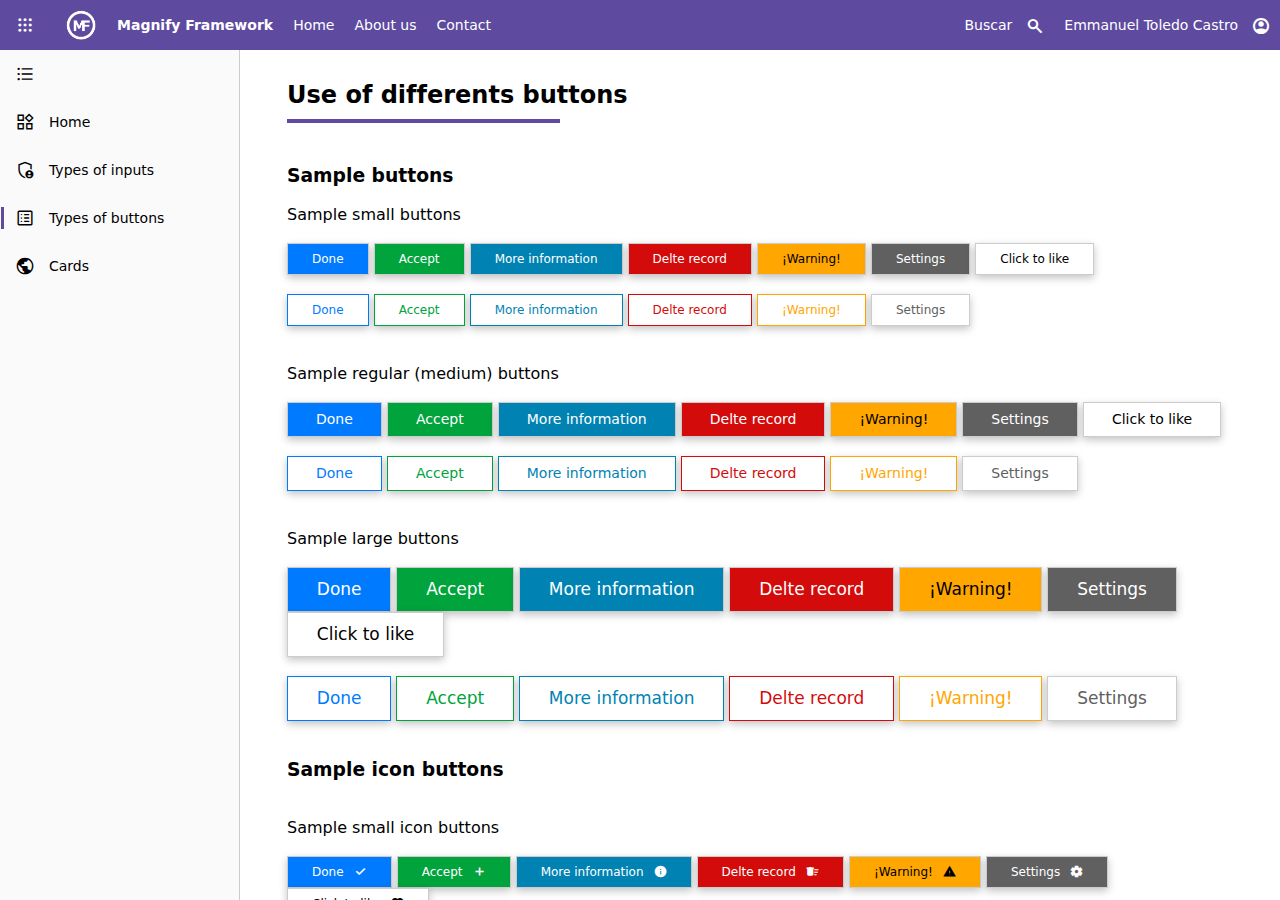
==== commit 2cb29adf: "Updated css file structures, class for Card and Dropdown elements created." ====
--- a/pages/buttons.html
+++ b/pages/buttons.html
@@ -5,21 +5,23 @@
     <meta charset="UTF-8">
     <meta http-equiv="X-UA-Compatible" content="IE=edge">
     <meta name="viewport" content="width=device-width, initial-scale=1.0">
-    <link rel="stylesheet" href=".././css/main.css" />
-    <link rel="stylesheet" href=".././css/header-menu.css" />
-    <link rel="stylesheet" href=".././css/navbar-menu.css" />
-    <link rel="stylesheet" href=".././css/layout.css" />
-    <link rel="stylesheet" href=".././css/form.css" />
-    <link rel="stylesheet" href=".././css/button.css" />
-    <link rel="stylesheet" href=".././css/table.css" />
+    <link rel="stylesheet" href="./../css/header-menu.css" />
+    <link rel="stylesheet" href="./../css/navbar-menu.css" />
+    <link rel="stylesheet" href="./../css/layout.css" />
+    <link rel="stylesheet" href="./../css/form.css" />
+    <link rel="stylesheet" href="./../css/table.css" />
+    <link rel="stylesheet" href="./../css/button.css" />
+    <link rel="stylesheet" href="./../css/containers.css" />
+    <link rel="stylesheet" href="./../css/main.css" />
+    <link rel="stylesheet" href="./../css/scrolls.css" />
     <!-- <link rel="stylesheet" href="https://fonts.googleapis.com/icon?family=Material+Icons"> -->
     <!-- <link rel="stylesheet" href="https://fonts.googleapis.com/css2?family=Material+Symbols+Outlined:opsz,wght,FILL,GRAD@20..48,100..700,0..1,-50..200" /> -->
-    <link rel="stylesheet" href=".././lib/google-symbols/main.css" />
-    <script src=".././utils/jquery/main.js"></script>
-    <script src=".././js/variables.js"></script>
-    <script src=".././js/main.js"></script>
-    <script src=".././js/navbar-menu.js"></script>
-    <script src=".././js/header-menu.js"></script>
+    <link rel="stylesheet" href="./../lib/google-symbols/main.css" />
+    <script src="./../utils/jquery/main.js"></script>
+    <script src="./../js/variables.js"></script>
+    <script src="./../js/main.js"></script>
+    <script src="./../js/navbar-menu.js"></script>
+    <script src="./../js/header-menu.js"></script>
     <title>Design maker</title>
 </head>
 
@@ -88,10 +90,8 @@
                 </span>
             </div>
         </div>
-
-        
         <div class="main">
-            <div id="left-navbar-container" class="side-navbar-container">
+            <div id="left-navbar-container" class="side-navbar-container collapsed">
                 <div class="main-content-container light-scroll">
                     <div class="navbar-item-container">
                         <div class="navbar-item" action="collapse-navbar" to="left-navbar-container">
@@ -139,8 +139,8 @@
                             <span class="icon-item material-symbols-outlined">
                                 public
                             </span>
-                            <a href="#" class="navbar-item-link">
-                                World Wide Web
+                            <a href="./cards.html" class="navbar-item-link">
+                                Cards
                             </a>
                         </div>
                     </div>
@@ -149,7 +149,7 @@
             <div class="main-content-container light-scroll">
                 <main class="main-container">
                     <div class="container">
-                        <div class="title-container">
+                        <div class="title-container bottom-indicator">
                             <div class="title-item">
                                 <h2>Use of differents buttons</h2>
                                 <div class="title-bottom-line-indicator"></div>
--- a/css/header-menu.css
+++ b/css/header-menu.css
@@ -3,8 +3,8 @@
     z-index: 99;
     height: 50px; 
     display: flex;
-    /* position: relative; */
-    overflow: hidden;
+    /* position: relative */
+    /* overflow: hidden; */
     flex-direction: row;
     background-color: var(--background-magnify-framework);
 }
@@ -13,7 +13,7 @@
     width: 100%;
     height: 100%;
     font-size: 0px;
-    /* position: relative; */
+    /* position: relative */
     flex-basis: auto;
     vertical-align: top;
     display: inline-block;
@@ -29,7 +29,7 @@
 .menu-logo-container {
     height: 100%;
     display: flex;
-    position: relative;
+    /* position: relative */
     overflow-x: visible;
     align-items: center;
     padding: .5rem 0.25rem;
@@ -45,7 +45,7 @@
     height: 100%;
     display: flex;
     cursor: pointer;
-    position: relative;
+    /* position: relative */
     width: fit-content;
     padding-left: 10px;
     padding-right: 10px;
--- a/css/form.css
+++ b/css/form.css
@@ -161,3 +161,57 @@
     min-height: 35px;
     resize: vertical;
 } */
+
+
+/** Dropdown styles **/
+.dropdown-container {
+    margin: 0;
+    padding: 0;
+    position: relative;
+}
+
+.dropdown-toggle {
+    cursor: pointer;
+}
+
+.dropdown-menu {
+    margin: 0;
+    z-index: 100;
+    display: none;
+    text-align: left;
+    list-style: none;
+    position: absolute;
+    min-width: 12.5rem;
+    padding: .5rem 0rem;
+    /* border-radius: 0.25rem; */
+    background-color: var(--color-white);
+    border: 1px solid var(--color-gray-light);
+}
+
+.dropdown-menu.show {
+    margin: 0px;
+    display: block;
+    inset: 0px auto auto 0px;
+    transform: translate(0px, 40px);
+}
+
+.dropdown-menu .dropdown-item {
+    border: 0;
+    width: 100%;
+    clear: both;
+    display: block;
+    transition: .5s;
+    white-space: nowrap;
+    text-align: inherit;
+    text-decoration: none;
+    padding: 0.5rem 1rem;
+    /* padding: 0.25rem 1rem; */
+    color: var(--color-black);
+    background-color: transparent;
+}
+
+.dropdown-toggle.menu-item .dropdown-menu.show{
+    right: 10px;
+    display: block;
+    margin-top: 10px;
+}--- a/css/button.css
+++ b/css/button.css
@@ -1,4 +1,10 @@
-/* Buttons styles */
+/**
+ * Subject: Button styles class.
+ * Descripcion: This class contains all the styles used for buttons in the framework.
+ * Last updated: Jul 14, 2022
+**/
+
+/** Buttons styles **/
 .control-button-container {
     overflow: visible;
     width: fit-content;
@@ -97,7 +103,7 @@
     max-height: 18px !important;
 }
 
-/* Circular button sizes */
+/** Circular button sizes **/
 .control-button.circular {
     width: 35px;
     height: 35px;
@@ -173,7 +179,7 @@
     max-height: 18px !important;
 }
 
-/* Button backgrounds */
+/** Button backgrounds **/
 .button-info {
     color: var(--color-white);
     background-color: rgb(0, 131, 179);
--- a/css/containers.css
+++ b/css/containers.css
@@ -0,0 +1,120 @@
+/**
+ * Subject: Containers styles class.
+ * Descripcion: This class contains all the styles for containers in the framework.
+ * Last updated: Jul 14, 2022
+**/
+
+/** Principal container styles **/
+.container {
+    padding: 15px;
+}
+
+/** Inline container styles **/
+.container-inline {
+    position: relative;
+}
+
+.container-inline > * {
+    display: inline-block !important;
+}
+
+.container-inline > *:not(:last-child) {
+    margin-bottom: 10px;
+}
+
+/** Title containers styles **/
+.title-container {
+    width: 100%;
+    padding: .4rem 0;
+    position: relative;
+    margin-bottom: 2.188rem;
+}
+
+.title-item {
+    width: fit-content;
+}
+
+.title-container.bottom-indicator .title-bottom-line-indicator {
+    width: 80%;
+    height: 4px;
+    min-height: 3px;
+    margin-top: 10px;
+    background-color: var(--background-magnify-framework);
+}
+
+.title-container.left-indicator {
+    border-left: 4px solid var(--background-magnify-framework);
+    padding-left: 0.875rem;
+}
+
+/** Card element styles **/
+.card-container {
+    display: flex;
+    padding: 0rem 1rem;
+    position: relative;
+}
+
+.card-container.small  .card {
+    max-width: 18rem;
+}
+
+.card-container.regular .card {
+    max-width: calc((18rem * 2) + 2.25rem);
+}
+
+.card-container.large .card {
+    max-width: calc((18rem * 3) + 4.55rem);
+}
+
+.card {
+    width: 100%;
+    height: 100%;
+    flex: 1 1 auto;
+    border-radius: 0.375rem;
+    border: solid 1px #cccccc;
+    background-color: var(--color-white);
+}
+
+.card .card-header,
+.card .card-body,
+.card .card-footer {
+    flex: 1 1 auto;
+    padding: 1rem 1.5rem;
+}
+
+.card .card-header {
+    display: flex;
+    align-items: center;
+    justify-content: space-between;
+    border-bottom: .5px solid #cccccc;
+}
+
+.card .card-header > * {
+    margin: 0;
+    padding: 0;
+    width: 100%;
+}
+
+.card .card-header .header-action {
+    max-width: fit-content;
+}
+
+.card .card-header .icon-item {
+    margin-top: .085rem;
+    max-width: 1.25rem !important;
+    font-size: 1.25rem !important;
+}
+
+.card-title {
+    font-size: var();
+    font-weight: var(--semibold-font-weight);
+}
+
+.card .card-body > *:not(:last-child) {
+    display: block;
+    margin-bottom: 1rem;
+}
+
+.card-link-inline+.card-link-inline {
+    margin-left: 1rem;
+}--- a/css/main.css
+++ b/css/main.css
@@ -1,11 +1,26 @@
+/**
+ * Subject: Main styles class.
+ * Descripcion: This class contains all the main styles used in the framework.
+ * Last updated: Jul 14, 2022
+**/
+
+/** Principal containers configuration **/
 :root {
     --background-magnify-framework: #5E4A9F;
+
     --color-black: #000000;
     --color-white: #FFFFFF;
+    --color-gray: #A0A0A0;
+    --color-gray-light: #CCCCCC;
+    
     --small-font-size: 0.875rem;
+    --regular-font-size: 1rem;
+    --large-font-size: 1.25rem;
+
     --light-font-weight: 300;
     --regular-font-weight: 400;
     --semibold-font-weight: 600;
+    --bold-font-weight: bold;
 }
 
 * {
@@ -15,40 +30,6 @@
     font-family: Segoe UI,Frutiger,Frutiger Linotype,Dejavu Sans,Helvetica Neue,Arial,sans-serif;
 }
 
-.material-symbols-outlined::before {
-    content: "" !important;
-}
-
-.hidden-scroll::-webkit-scrollbar {
-    width: 0px;
-    height: 0px;
-}
-
-.light-scroll::-webkit-scrollbar {
-    width: 4px;
-    height: 4px;
-}
-
-.light-scroll::-webkit-scrollbar-track {
-    background-color: #f1f1f1;
-    border-radius: 0px;
-}
-
-.light-scroll::-webkit-scrollbar-thumb {
-    background-color: #c1c1c1;
-    border-radius: 0px;
-}
-
-div.lighten-hover:hover {
-    transition: .5s;
-    background-image: linear-gradient(rgba(255, 255, 255, 0.35), rgba(255, 255, 255, 0.35)); /* Takes itself background color or pather background, itselft as first option but more ligth. */
-}
-
-div.darken-hover:hover {
-    transition: .5s;
-    background-image: linear-gradient(rgba(0, 0, 0, 0.050), rgba(0, 0, 0, 0.050)); /* Takes itself background color or pather background, itselft as first option but more ligth. */
-}
-
 html {
     height: 100%;
 }
@@ -87,10 +68,27 @@
     position: relative;
 }
 
-.container {
-    padding: 15px;
-}
-
+/** Position styles **/
+.relative {
+    position: relative;
+}
+
+.absolute {
+    position: absolute;
+}
+
+/** Hover styles **/
+*.lighten-hover:hover {
+    transition: .5s;
+    background-image: linear-gradient(rgba(255, 255, 255, 0.35), rgba(255, 255, 255, 0.35)); /** Takes itself background color or pather background, itselft as first option but more ligth. **/
+}
+
+*.darken-hover:hover {
+    transition: .5s;
+    background-image: linear-gradient(rgba(0, 0, 0, 0.090), rgba(0, 0, 0, 0.090)); /** Takes itself background color or pather background, itselft as first option but more ligth. **/
+}
+
+/** Border radious styles **/
 *.semi-rounded {
     border-radius: 0.625rem;
 }
@@ -103,34 +101,25 @@
     border-radius: 50%;
 }
 
-.card-container {
-    padding: 1rem;
-    border-radius: 5px;
-    border: solid 1px #cccccc;
-    background-color: #FFFFFF;
-    box-shadow: rgba(0, 0, 0, 0.16) 0px 1px 4px;
-}
-
-.relative {
-    position: relative;
-}
-
-.absolute {
-    position: absolute;
-}
-
-.shadow {
-    box-shadow: rgba(100, 100, 111, 0.2) 0px 7px 29px 0px;
+/** Shadow and background styles **/
+.light-shadow {
+    box-shadow: rgba(149, 157, 165, 0.25) 0px 8px 24px;
+}
+
+.dark-shadow {
+    box-shadow: rgba(0, 0, 0, 0.4) 0px 8px 24px;
 }
 
 .transparent {
     background-color: transparent;
 }
 
+/** Click styles **/
 .click {
     cursor: pointer;
 }
 
+/** Separators styles **/
 .separator-sm {
     width: 15px;
     height: 100%;
@@ -146,6 +135,7 @@
     height: 100%;
 }
 
+/** Icon item styles **/
 .icon-item-container {
     width: 50px;
     height: 100%;
@@ -172,47 +162,67 @@
     font-size: 1.5rem !important;
 }
 
-.title-container {
-    width: 100%;
-    margin-bottom: 30px;
-}
-
-.title-item {
-    width: fit-content;
-}
-
-.title-bottom-line-indicator {
-    width: 80%;
-    height: 4px;
-    min-height: 3px;
-    margin-top: 10px;
-    background-color: var(--background-magnify-framework);
-}
-
-.text-left {
+/** Text color styles **/
+.black-text-color {
+    color: var(--color-black);
+}
+
+.white-text-color {
+    color: var(--color-white);
+}
+
+.light-text-color {
+    color: var(--color-gray);
+}
+
+.removed-text-decoration {
+    text-decoration: none;
+}
+
+/** Font text align styles **/
+.text-align-left {
     text-align: left;
 }
 
-.text-right {
+.text-align-right {
     text-align: right;
 }
 
-.text-center {
+.text-align-center {
     text-align: center;
 }
 
-.font-normal {
-    font-weight: normal;
-}
-
-.font-semibold {
-    font-weight: 600;
-}
-
-.font-bold {
-    font-weight: bold;
-}
-
+/** Font size styles **/
+.small-font-size {
+    font-size: var(--small-font-size);
+}
+
+.regular-font-size {
+    font-size: var(--regular-font-size);
+}
+
+.large-font-size {
+    font-size: var(--large-font-size);
+}
+
+/** Font weight styles **/
+.font-weight-light {
+    font-weight: var(--light-font-weight);
+}
+
+.font-weight-normal {
+    font-weight: var(--regular-font-weight);
+}
+
+.font-weight-semibold {
+    font-weight: var(--semibold-font-weight);
+}
+
+.font-weight-bold {
+    font-weight: var(--bold-font-weight);
+}
+
+/** Element position styles **/
 .left {
     float: left;
 }
@@ -221,6 +231,7 @@
     float: right;
 }
 
+/** Flex properties styles **/
 .flex {
     display: flex;
 }
@@ -245,6 +256,7 @@
     flex-direction: column-reverse;
 }
 
+/** Align items and justify content styles **/
 .align-items-stretch {
     align-items: stretch;
 }
@@ -262,6 +274,7 @@
     justify-content: center;
 }
 
+/** Width styles **/
 .width-fit-content {
     width: fit-content !important;
 }
@@ -282,6 +295,11 @@
     width: 100%;
 }
 
+/** Height styles **/
+.height-fit-content {
+    height: fit-content !important;
+}
+
 .height-25-p {
     height: 25%;
 }
@@ -298,6 +316,7 @@
     height: 100%;
 }
 
+/** Margin and padding styles **/
 .margin-0 {
     margin: 0;
 }
--- a/css/scrolls.css
+++ b/css/scrolls.css
@@ -0,0 +1,26 @@
+/**
+ * Subject: Scroll styles class.
+ * Descripcion: This class contains all the styles for scrolls used in the framework.
+ * Last updated: Jul 14, 2022
+**/
+
+/** Scroll types **/
+.hidden-scroll::-webkit-scrollbar {
+    width: 0px;
+    height: 0px;
+}
+
+.light-scroll::-webkit-scrollbar {
+    width: 4px;
+    height: 4px;
+}
+
+.light-scroll::-webkit-scrollbar-track {
+    background-color: #f1f1f1;
+    border-radius: 0px;
+}
+
+.light-scroll::-webkit-scrollbar-thumb {
+    background-color: #c1c1c1;
+    border-radius: 0px;
+}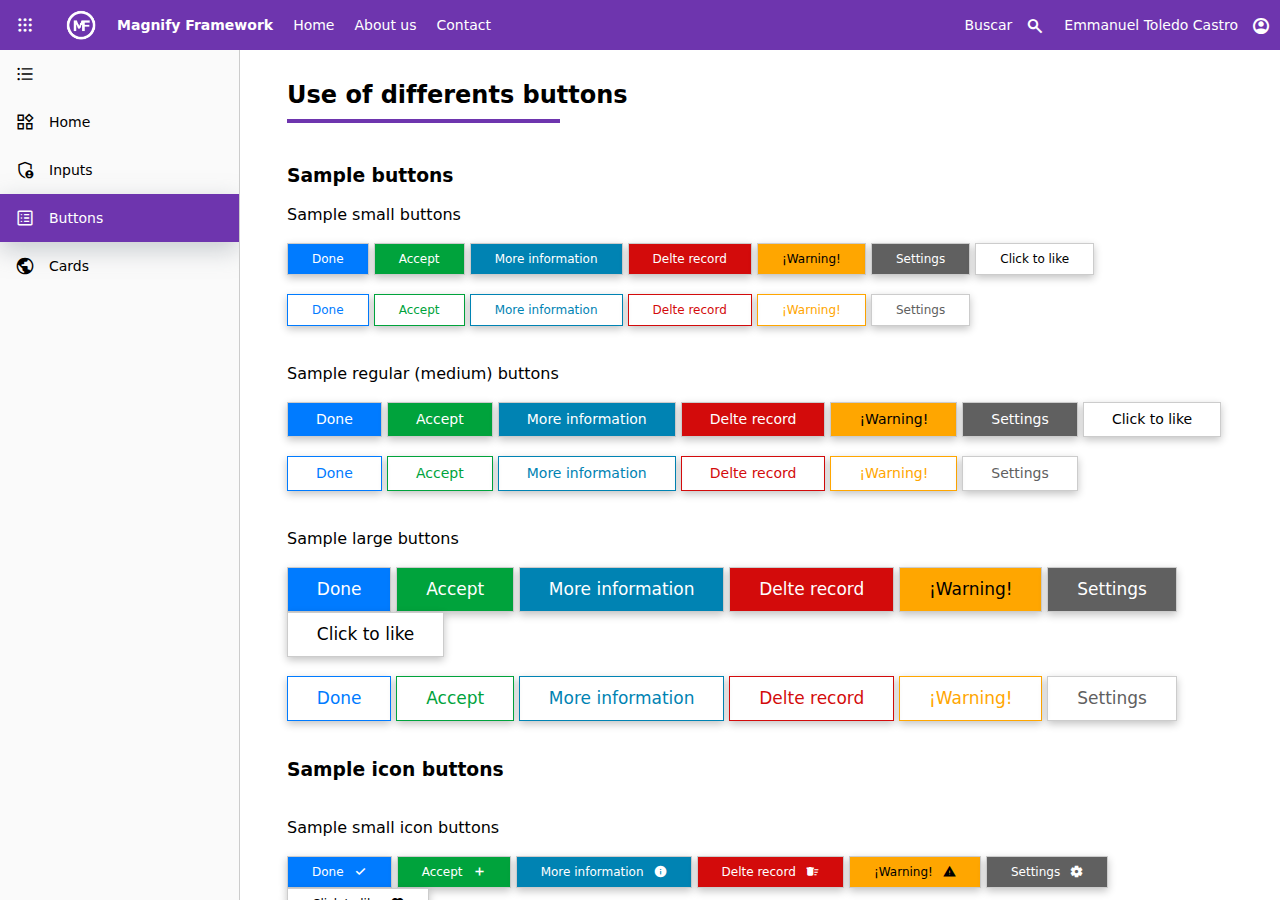
==== commit 08e29c26: "Loader styles created, javascript code updated in only one file" ====
--- a/pages/buttons.html
+++ b/pages/buttons.html
@@ -18,10 +18,7 @@
     <!-- <link rel="stylesheet" href="https://fonts.googleapis.com/css2?family=Material+Symbols+Outlined:opsz,wght,FILL,GRAD@20..48,100..700,0..1,-50..200" /> -->
     <link rel="stylesheet" href="./../lib/google-symbols/main.css" />
     <script src="./../utils/jquery/main.js"></script>
-    <script src="./../js/variables.js"></script>
     <script src="./../js/main.js"></script>
-    <script src="./../js/navbar-menu.js"></script>
-    <script src="./../js/header-menu.js"></script>
     <title>Design maker</title>
 </head>
 
@@ -38,7 +35,7 @@
             <div class="menu-item-container">
                 <div class="menu-item">
                     <div class="menu-logo-container">
-                        <img class="logo" alt="Image not found" src=".././utils/img/magnify-framework.png" />
+                        <img class="logo" alt="Image not found" src="./../utils/img/magnify-framework.png" />
                     </div>
                     <span class="separator-sm"></span>
                     <p><strong>Magnify Framework</strong></p>
@@ -67,18 +64,30 @@
                         <div class="menu-item-container">
                             <div class="menu-item">
                                 <p>Buscar</p>
-                                <span class="icon-item right material-symbols-outlined" style="font-variation-settings: 'FILL' 0, 'wght' 700, 'GRAD' 0, 'opsz' 40">
+                                <span class="icon-item right material-symbols-outlined"
+                                    style="font-variation-settings: 'FILL' 0, 'wght' 700, 'GRAD' 0, 'opsz' 40">
                                     search
                                 </span>
                             </div>
                         </div>
-                        <div class="menu-item-container">
-                            <div class="menu-item">
+                        <div class="menu-item-container dropdown-container">
+                            <div class="menu-item dropdown-toggle" id="header-menu-settings">
                                 <p>Emmanuel Toledo Castro</p>
                                 <span class="icon-item right material-symbols-outlined"
                                     style="font-variation-settings: 'FILL' 1, 'wght' 700, 'GRAD' 0, 'opsz' 40">
                                     account_circle
                                 </span>
+                                <ul class="dropdown-menu" for-element="header-menu-settings">
+                                    <li>
+                                        <a class="dropdown-item darken-hover" href="#">Datos de la cuenta</a>
+                                    </li>
+                                    <li>
+                                        <a class="dropdown-item darken-hover" href="#">Configuración</a>
+                                    </li>
+                                    <li>
+                                        <a class="dropdown-item darken-hover" href="#">Cerrar sesión</a>
+                                    </li>
+                                </ul>
                             </div>
                         </div>
                     </div>
@@ -100,7 +109,7 @@
                             </span>
                         </div>
                     </div>
-                    <div class="navbar-item-container inline-indicator darken-hover">
+                    <div class="navbar-item-container darken-hover background-indicator">
                         <span class="navbar-item-indicator"></span>
                         <div class="navbar-item" action="hyperlink-navbar">
                             <span class="icon-item material-symbols-outlined">
@@ -111,30 +120,29 @@
                             </a>
                         </div>
                     </div>
-                    <div class="navbar-item-container inline-indicator">
+                    <div class="navbar-item-container darken-hover background-indicator">
                         <span class="navbar-item-indicator"></span>
                         <div class="navbar-item" action="hyperlink-navbar">
                             <span class="icon-item material-symbols-outlined">
                                 admin_panel_settings
                             </span>
                             <a href="./inputs.html" class="navbar-item-link">
-                                Types of inputs
+                                Inputs
                             </a>
                         </div>
                     </div>
-                    <div class="navbar-item-container inline-indicator darken-hover active">
+                    <div class="navbar-item-container darken-hover background-indicator active">
                         <span class="navbar-item-indicator"></span>
                         <div class="navbar-item" action="hyperlink-navbar">
                             <span class="icon-item material-symbols-outlined">
                                 list_alt
                             </span>
                             <a href="./buttons.html" class="navbar-item-link">
-                                Types of buttons
+                                Buttons
                             </a>
                         </div>
                     </div>
-                    <div class="navbar-item-container inline-indicator darken-hover">
-                        <span class="navbar-item-indicator"></span>
+                    <div class="navbar-item-container background-indicator">
                         <div class="navbar-item" action="hyperlink-navbar">
                             <span class="icon-item material-symbols-outlined">
                                 public
--- a/css/containers.css
+++ b/css/containers.css
@@ -1,7 +1,7 @@
 /**
  * Subject: Containers styles class.
  * Descripcion: This class contains all the styles for containers in the framework.
- * Last updated: Jul 14, 2022
+ * Last updated: Jul 15, 2022
 **/
 
 /** Principal container styles **/
@@ -16,10 +16,6 @@
 
 .container-inline > * {
     display: inline-block !important;
-}
-
-.container-inline > *:not(:last-child) {
-    margin-bottom: 10px;
 }
 
 /** Title containers styles **/
@@ -75,16 +71,20 @@
     background-color: var(--color-white);
 }
 
-.card .card-header,
-.card .card-body,
-.card .card-footer {
-    flex: 1 1 auto;
-    padding: 1rem 1.5rem;
+.card .card-top-image {
+    border-top-left-radius: 0.375rem;
+    border-top-right-radius: 0.375rem;
+}
+
+.card .card-bottom-image {
+    border-bottom-left-radius: 0.375rem;
+    border-bottom-right-radius: 0.375rem;
 }
 
 .card .card-header {
     display: flex;
     align-items: center;
+    padding: 1rem 1.5rem;
     justify-content: space-between;
     border-bottom: .5px solid #cccccc;
 }
@@ -105,16 +105,34 @@
     font-size: 1.25rem !important;
 }
 
+.card .card-footer {
+    flex: 1 1 auto;
+    padding: .875rem 1.5rem;
+    border-top: .5px solid var(--color-gray-light);
+}
+
+.card .card-body {
+    padding: 1rem 1.5rem;
+}
+
+.card .card-body :last-child {
+    margin-bottom: 0;
+}
+
+.card-body .card-title {
+    margin-bottom: 1.2rem;
+}
+
 .card-title {
     font-size: var();
     font-weight: var(--semibold-font-weight);
 }
 
-.card .card-body > *:not(:last-child) {
-    display: block;
-    margin-bottom: 1rem;
+.card-text {
+    margin-bottom: 1.5rem;
 }
 
 .card-link-inline+.card-link-inline {
     margin-left: 1rem;
+    display: inline-block;
 }--- a/css/main.css
+++ b/css/main.css
@@ -6,7 +6,7 @@
 
 /** Principal containers configuration **/
 :root {
-    --background-magnify-framework: #5E4A9F;
+    --background-magnify-framework: #6e35ae;
 
     --color-black: #000000;
     --color-white: #FFFFFF;
@@ -30,6 +30,10 @@
     font-family: Segoe UI,Frutiger,Frutiger Linotype,Dejavu Sans,Helvetica Neue,Arial,sans-serif;
 }
 
+*, ::after, ::before {
+    box-sizing: border-box;
+}
+
 html {
     height: 100%;
 }
@@ -77,6 +81,47 @@
     position: absolute;
 }
 
+.left {
+    float: left;
+}
+
+.right {
+    float: right;
+}
+
+/** Absolute element position **/
+.left-0 {
+    left: 0;
+}
+
+.right-0 {
+    right: 0;
+}
+
+.top-0 {
+    top: 0;
+}
+
+.bottom-0 {
+    bottom: 0;
+}
+
+.left-auto {
+    left: auto;
+}
+
+.right-auto {
+    right: auto;
+}
+
+.top-auto {
+    top: auto;
+}
+
+.bottom-auto {
+    bottom: auto;
+}
+
 /** Hover styles **/
 *.lighten-hover:hover {
     transition: .5s;
@@ -222,15 +267,6 @@
     font-weight: var(--bold-font-weight);
 }
 
-/** Element position styles **/
-.left {
-    float: left;
-}
-
-.right {
-    float: right;
-}
-
 /** Flex properties styles **/
 .flex {
     display: flex;
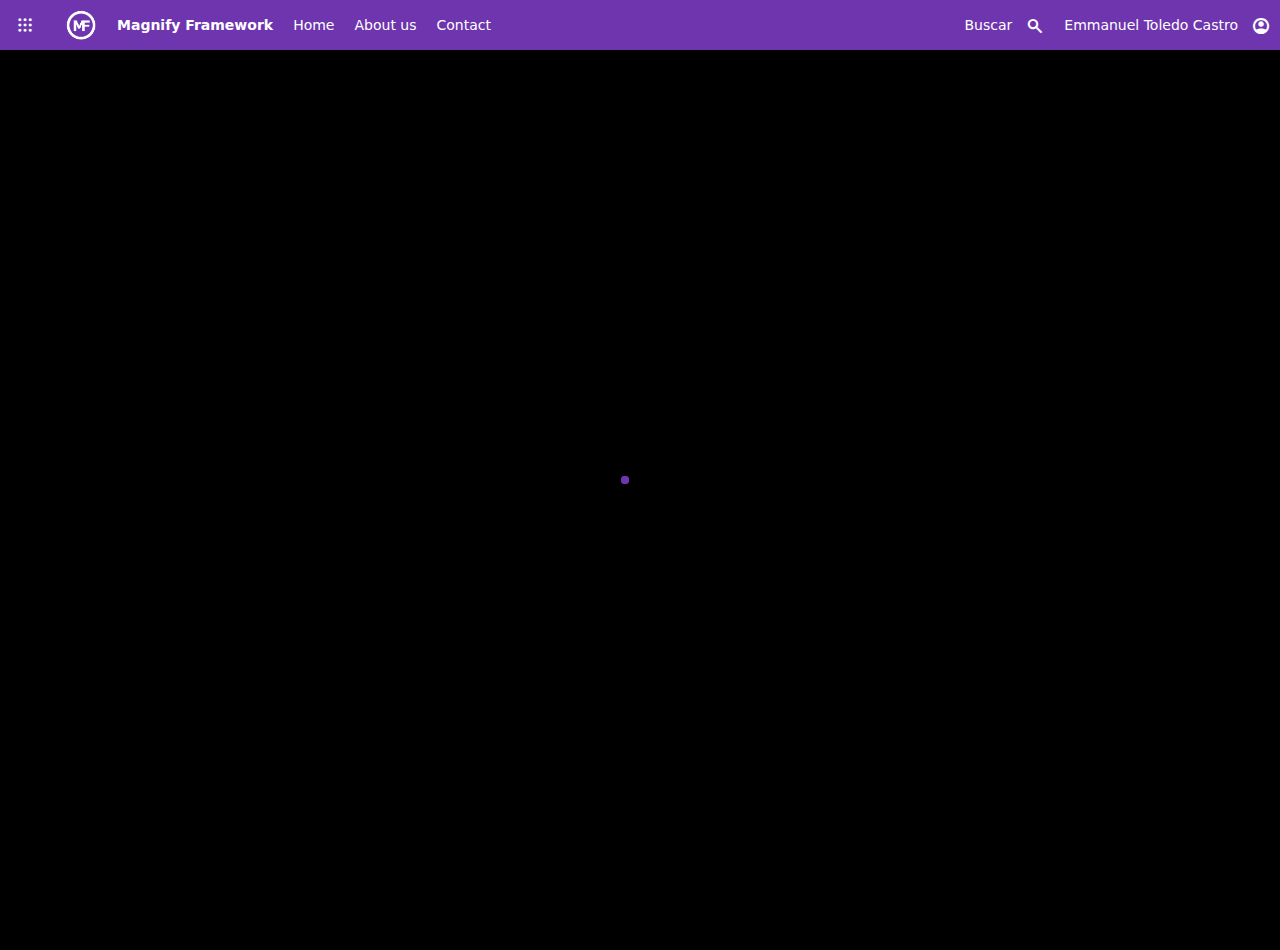
==== commit e94c6689: "Updated loaders css and js scripts" ====
--- a/pages/buttons.html
+++ b/pages/buttons.html
@@ -14,6 +14,7 @@
     <link rel="stylesheet" href="./../css/containers.css" />
     <link rel="stylesheet" href="./../css/main.css" />
     <link rel="stylesheet" href="./../css/scrolls.css" />
+    <link rel="stylesheet" href="./../css/loader.css" />
     <!-- <link rel="stylesheet" href="https://fonts.googleapis.com/icon?family=Material+Icons"> -->
     <!-- <link rel="stylesheet" href="https://fonts.googleapis.com/css2?family=Material+Symbols+Outlined:opsz,wght,FILL,GRAD@20..48,100..700,0..1,-50..200" /> -->
     <link rel="stylesheet" href="./../lib/google-symbols/main.css" />
@@ -100,6 +101,16 @@
             </div>
         </div>
         <div class="main">
+            <div class="loader-container active" mf-background-color="#000000" mf-page-loader="true">
+                <div class="container">
+                    <div class="loader ripple" mf-loader-background-color="#6e35ae" mf-loader-gradient-background-color="#6e35ae80">
+                        <div class="ripple-child"></div>
+                        <div class="ripple-child"></div>
+                        <div class="ripple-child"></div>
+                    </div>
+                    <p class="loader-text large-font-size font-weight-semibold">Cargando...</p>
+                </div>
+            </div>
             <div id="left-navbar-container" class="side-navbar-container collapsed">
                 <div class="main-content-container light-scroll">
                     <div class="navbar-item-container">
--- a/css/loader.css
+++ b/css/loader.css
@@ -0,0 +1,157 @@
+/**
+ * Subject: Loaders styles class.
+ * Descripcion: This class contains all the styles for loaders in the framework.
+ * Last updated: Jul 15, 2022
+**/
+
+/** Principal loader container styles **/
+.loader-container {
+    width: 100%;
+    height: 100%;
+    z-index: 100;
+    display: none;
+    position: absolute;
+    align-items: center;
+    justify-content: center;
+    background-color: var(--color-black);
+}
+
+.loader-container.active {
+    display: flex;
+}
+
+.loader-container .loader-text {
+    width: 100%;
+    margin-top: 1rem;
+    text-align: center;
+}
+
+.loader {
+    display: flex;
+    align-items: center;
+    justify-content: center;
+}
+
+/** Ring loader styles **/
+.loader.ring {
+    display: flex;
+    width: 6.25rem;
+    height: 6.25rem;
+    position: relative;
+    align-items: center;
+    justify-content: center;
+}
+
+.loader.ring .ring-child {
+    width: 5rem;
+    height: 5rem;
+    display: block;
+    border-radius: 50%;
+    position: absolute;
+    box-sizing: border-box;
+    border: .5rem solid var(--color-white);
+    animation: ring 1.2s cubic-bezier(0.5, 0, 0.5, 1) infinite;
+    border-color: var(--color-white) transparent transparent transparent;
+}
+
+.loader.ring .ring-child:nth-child(1) {
+    animation-delay: -0.45s;
+}
+
+.loader.ring .ring-child:nth-child(2) {
+    animation-delay: -0.3s;
+}
+
+.loader.ring .ring-child:nth-child(3) {
+    animation-delay: -0.15s;
+}
+
+@keyframes ring {
+    0% {
+        transform: rotate(0deg);
+    }
+
+    100% {
+        transform: rotate(360deg);
+    }
+}
+
+/** Ripple loader styles **/
+.loader.ripple {
+    width: 6.25rem;
+    height: 6.25rem;
+    position: relative;
+}
+
+.loader.ripple .ripple-child {
+    opacity: 1;
+    position: absolute;
+    border-radius: 50%;
+    border: 4px solid #fff;
+    animation: ripple 1.2s cubic-bezier(0, 0.2, 0.8, 1) infinite;
+}
+
+.loader.ripple .ripple-child:nth-child(2) {
+    animation-delay: -0.5s;
+}
+
+@keyframes ripple {
+    0% {
+        width: 0;
+        height: 0;
+        opacity: 0;
+    }
+
+    4.9% {
+        width: 0;
+        height: 0;
+        opacity: 0;
+    }
+
+    5% {
+        width: 0;
+        height: 0;
+        opacity: 1;
+    }
+
+    100% {
+        opacity: 0;
+        width: 4.5rem;
+        height: 4.5rem;
+    }
+}
+
+/** Circular loader **/
+.loader.circular .circular-child {
+    width: 3rem;
+    height: 3rem;
+    border-radius: 50%;
+    position: relative;
+    box-sizing: border-box;
+    animation: rotation 1s linear infinite;
+    background: linear-gradient(0deg, rgba(255, 255, 255, 0.2) 33%, #ffffff 100%);
+}
+
+.loader.circular .circular-child::after {
+    top: 50%;
+    left: 50%;
+    content: '';
+    width: 2.75rem;
+    height: 2.75rem;
+    position: absolute;
+    border-radius: 50%;
+    /* background: #263238; */
+    background: #000000;
+    box-sizing: border-box;
+    transform: translate(-50%, -50%);
+}
+
+@keyframes rotation {
+    0% {
+        transform: rotate(0deg)
+    }
+
+    100% {
+        transform: rotate(360deg)
+    }
+}